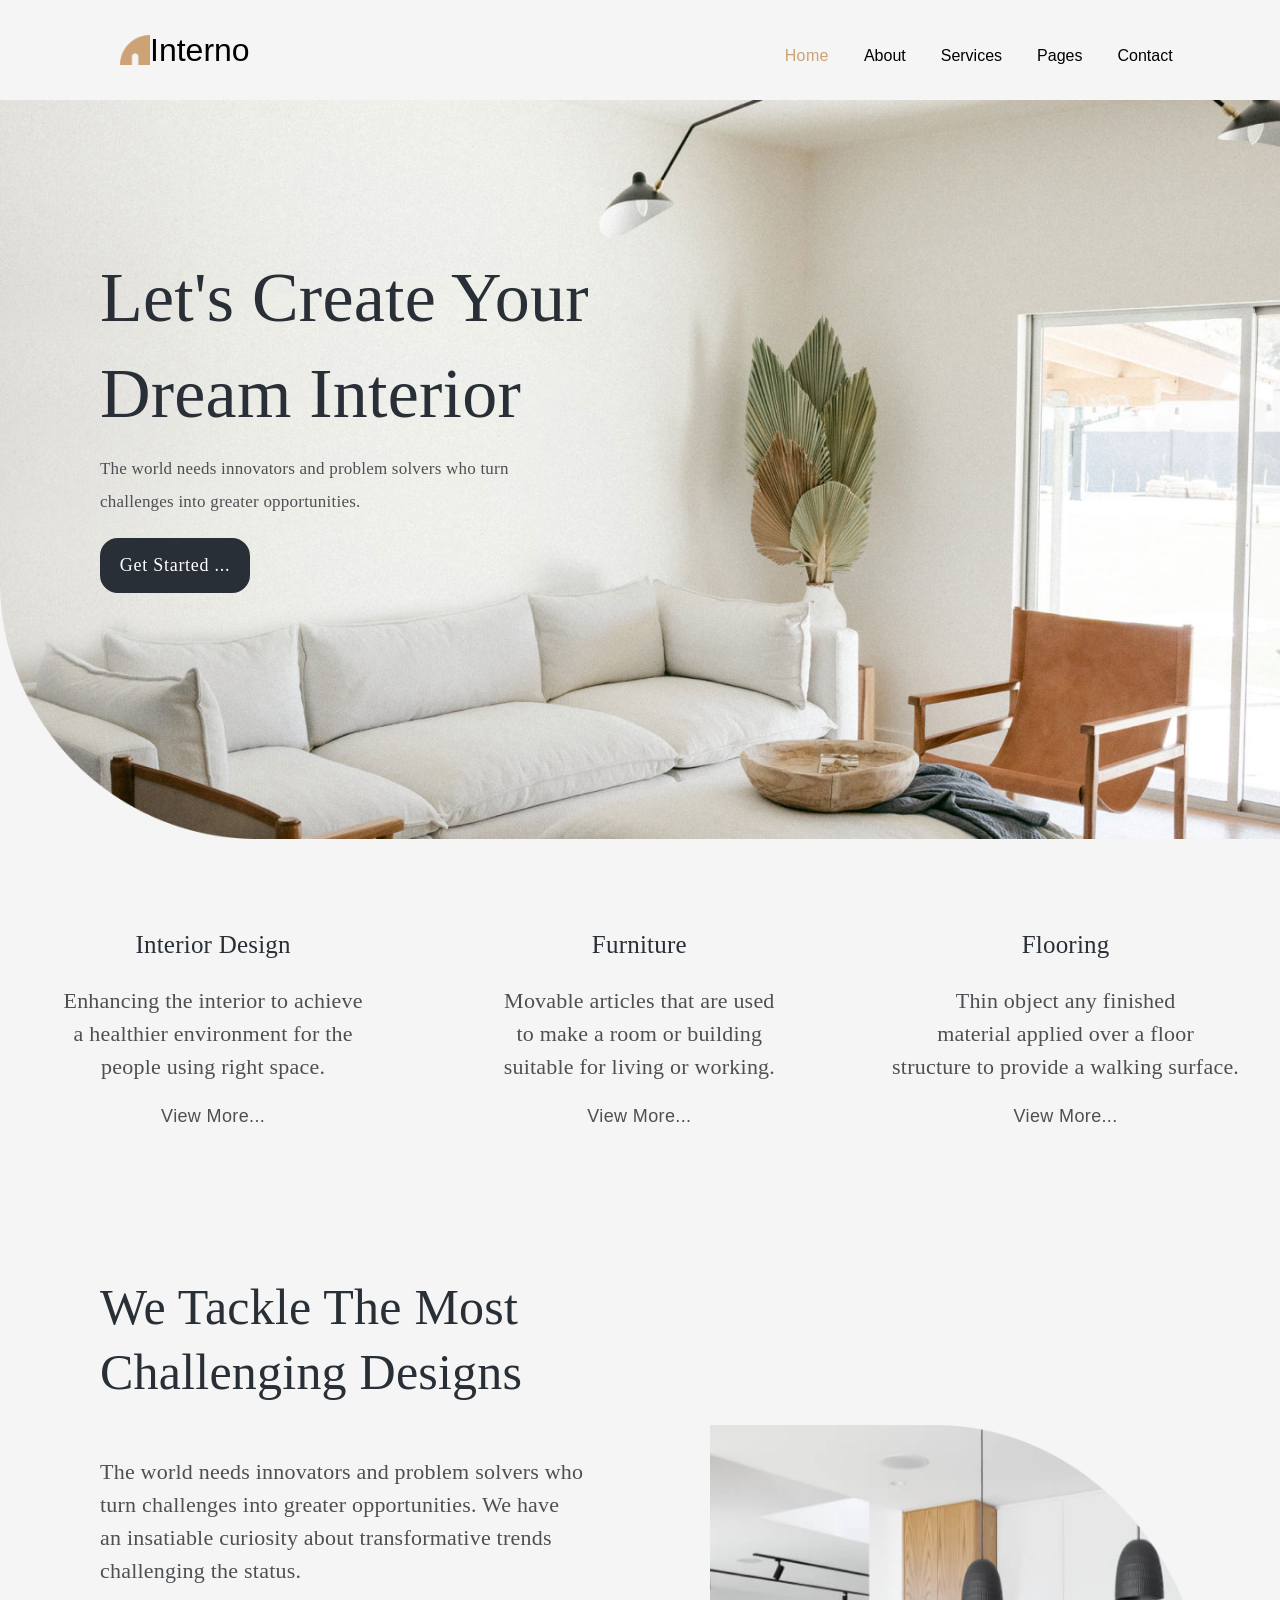
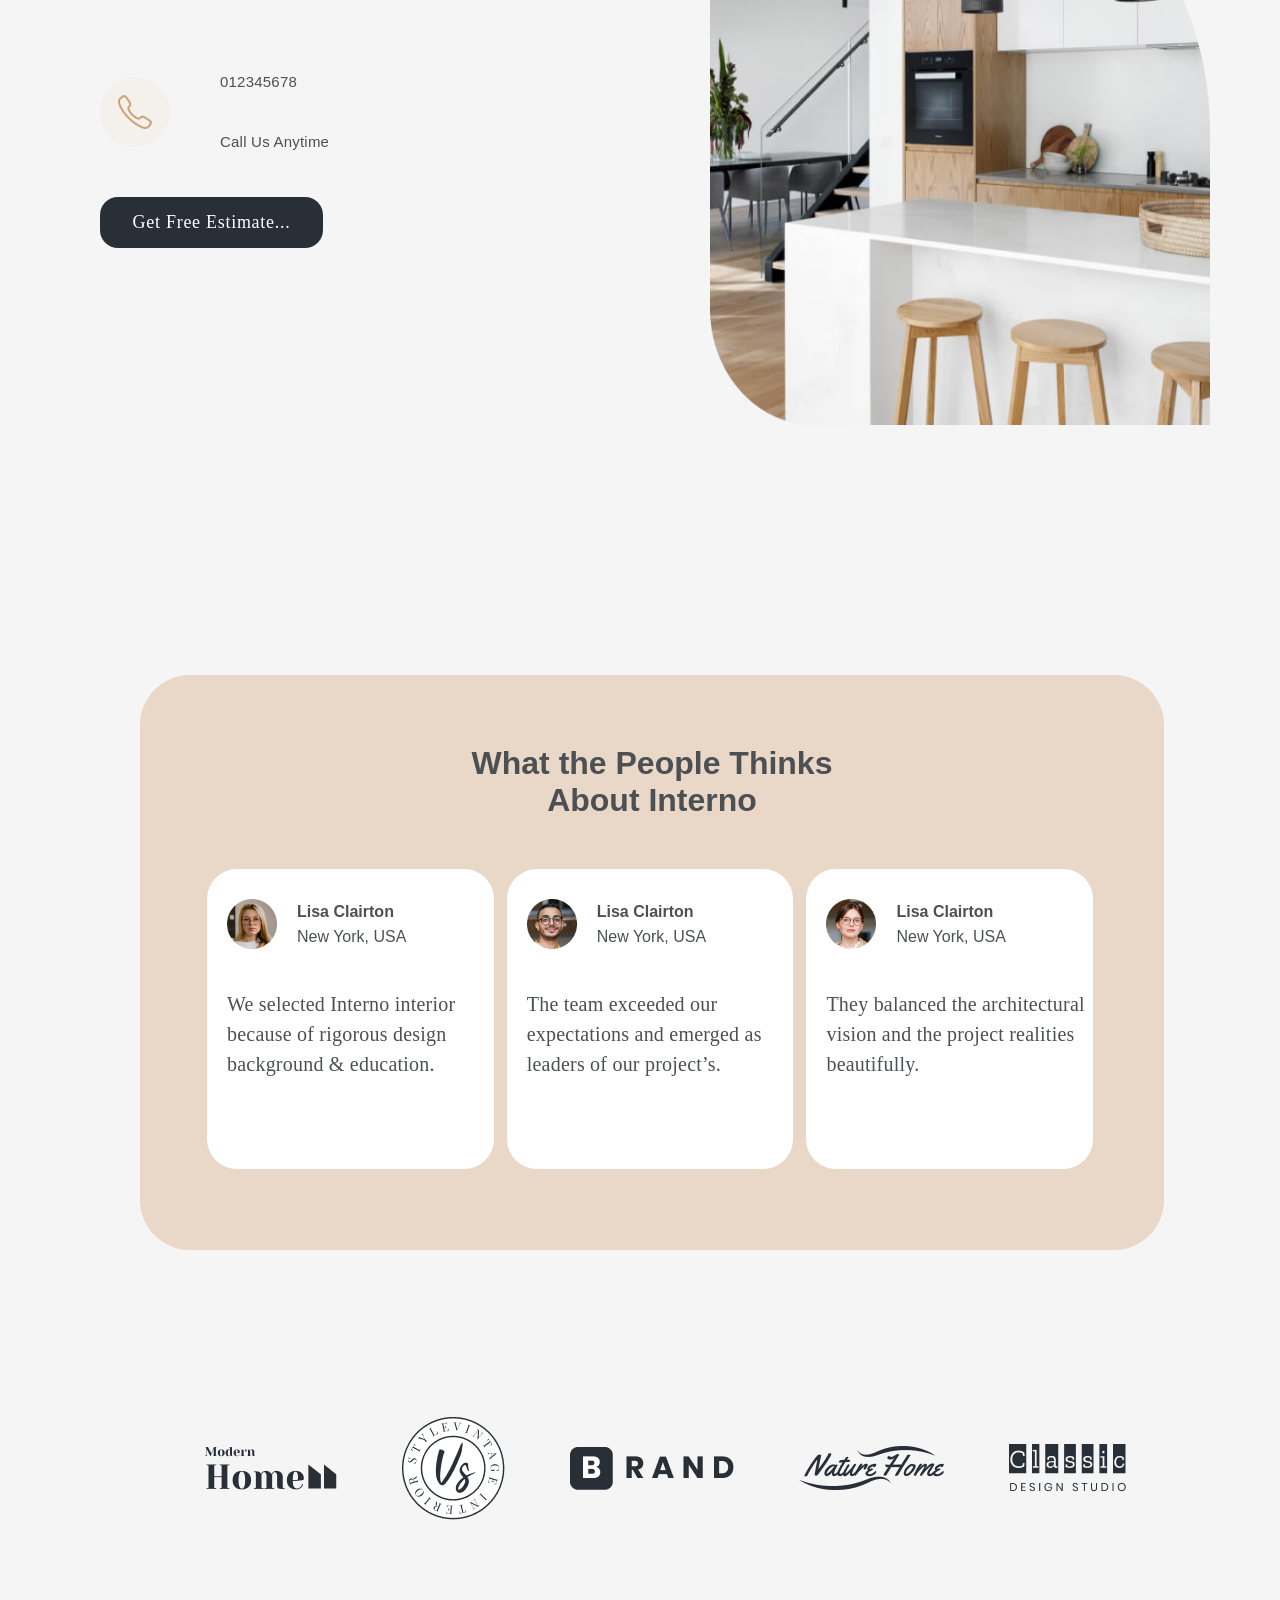
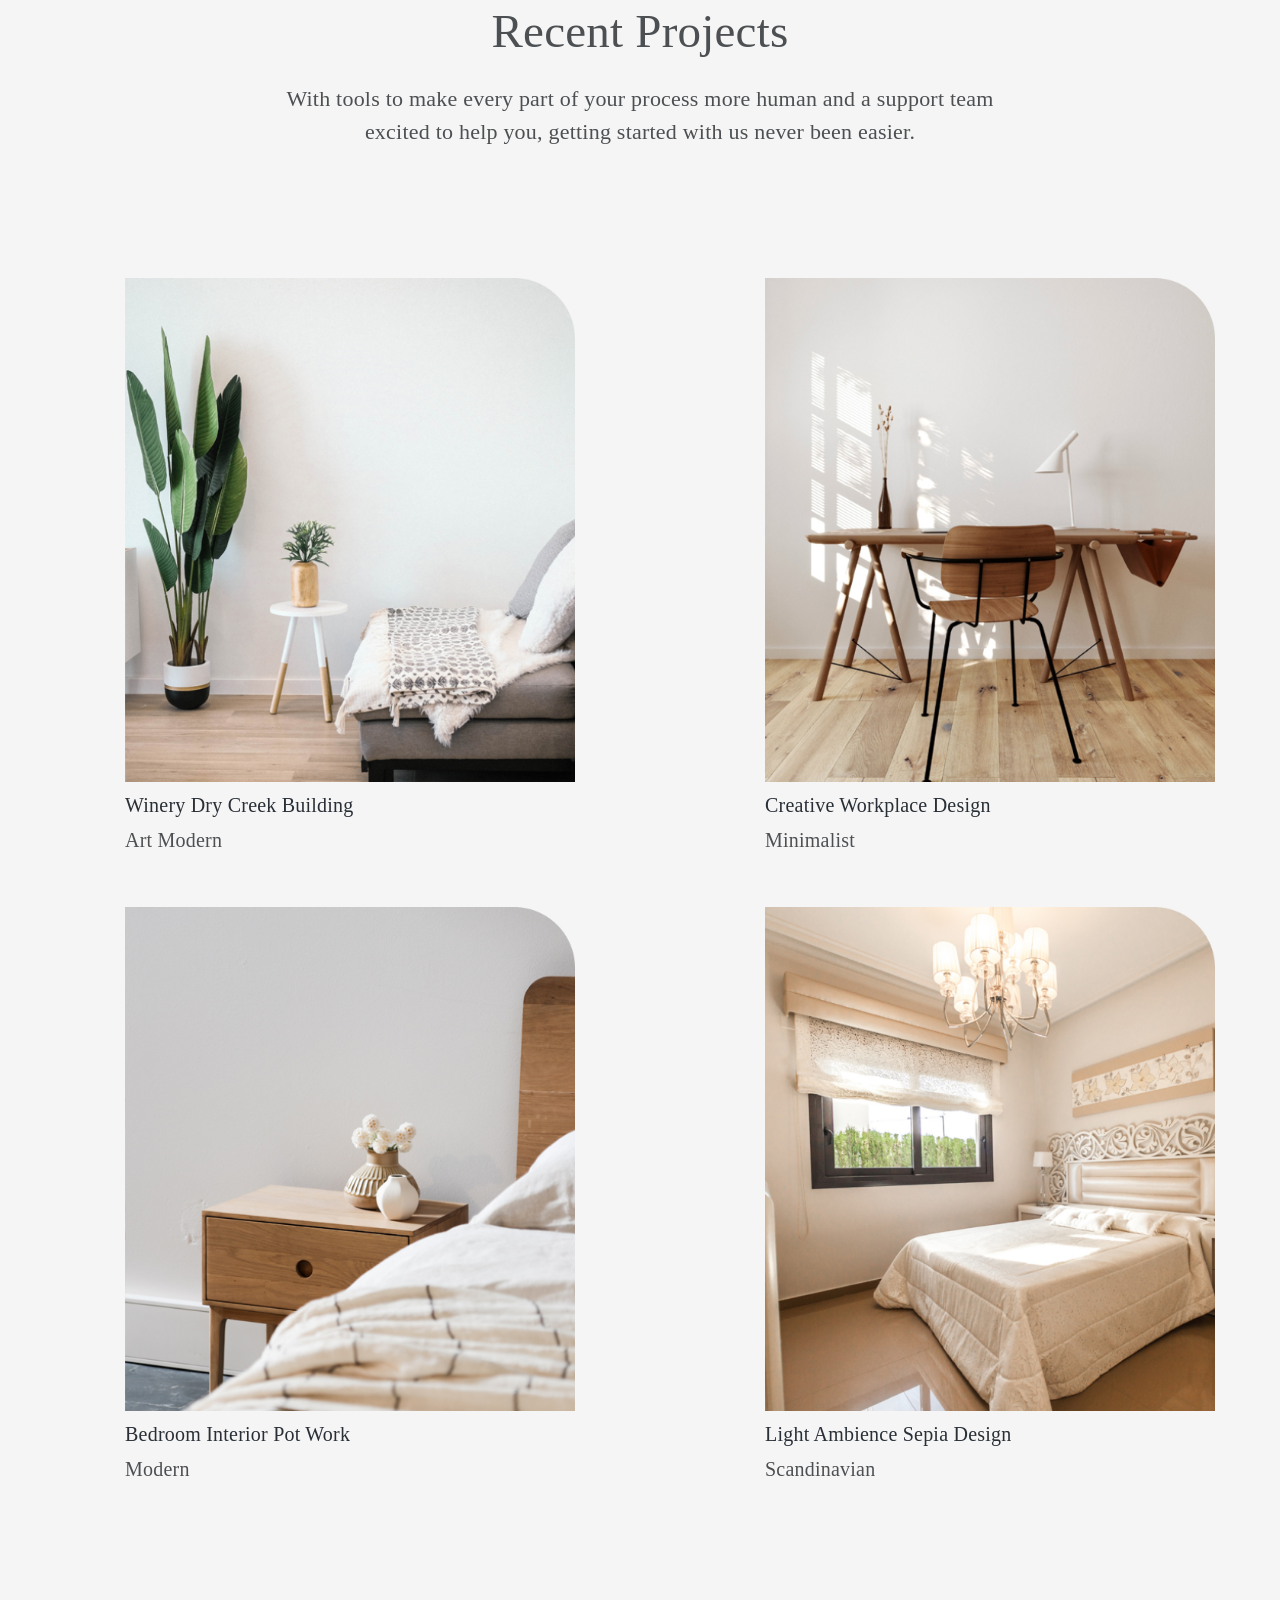
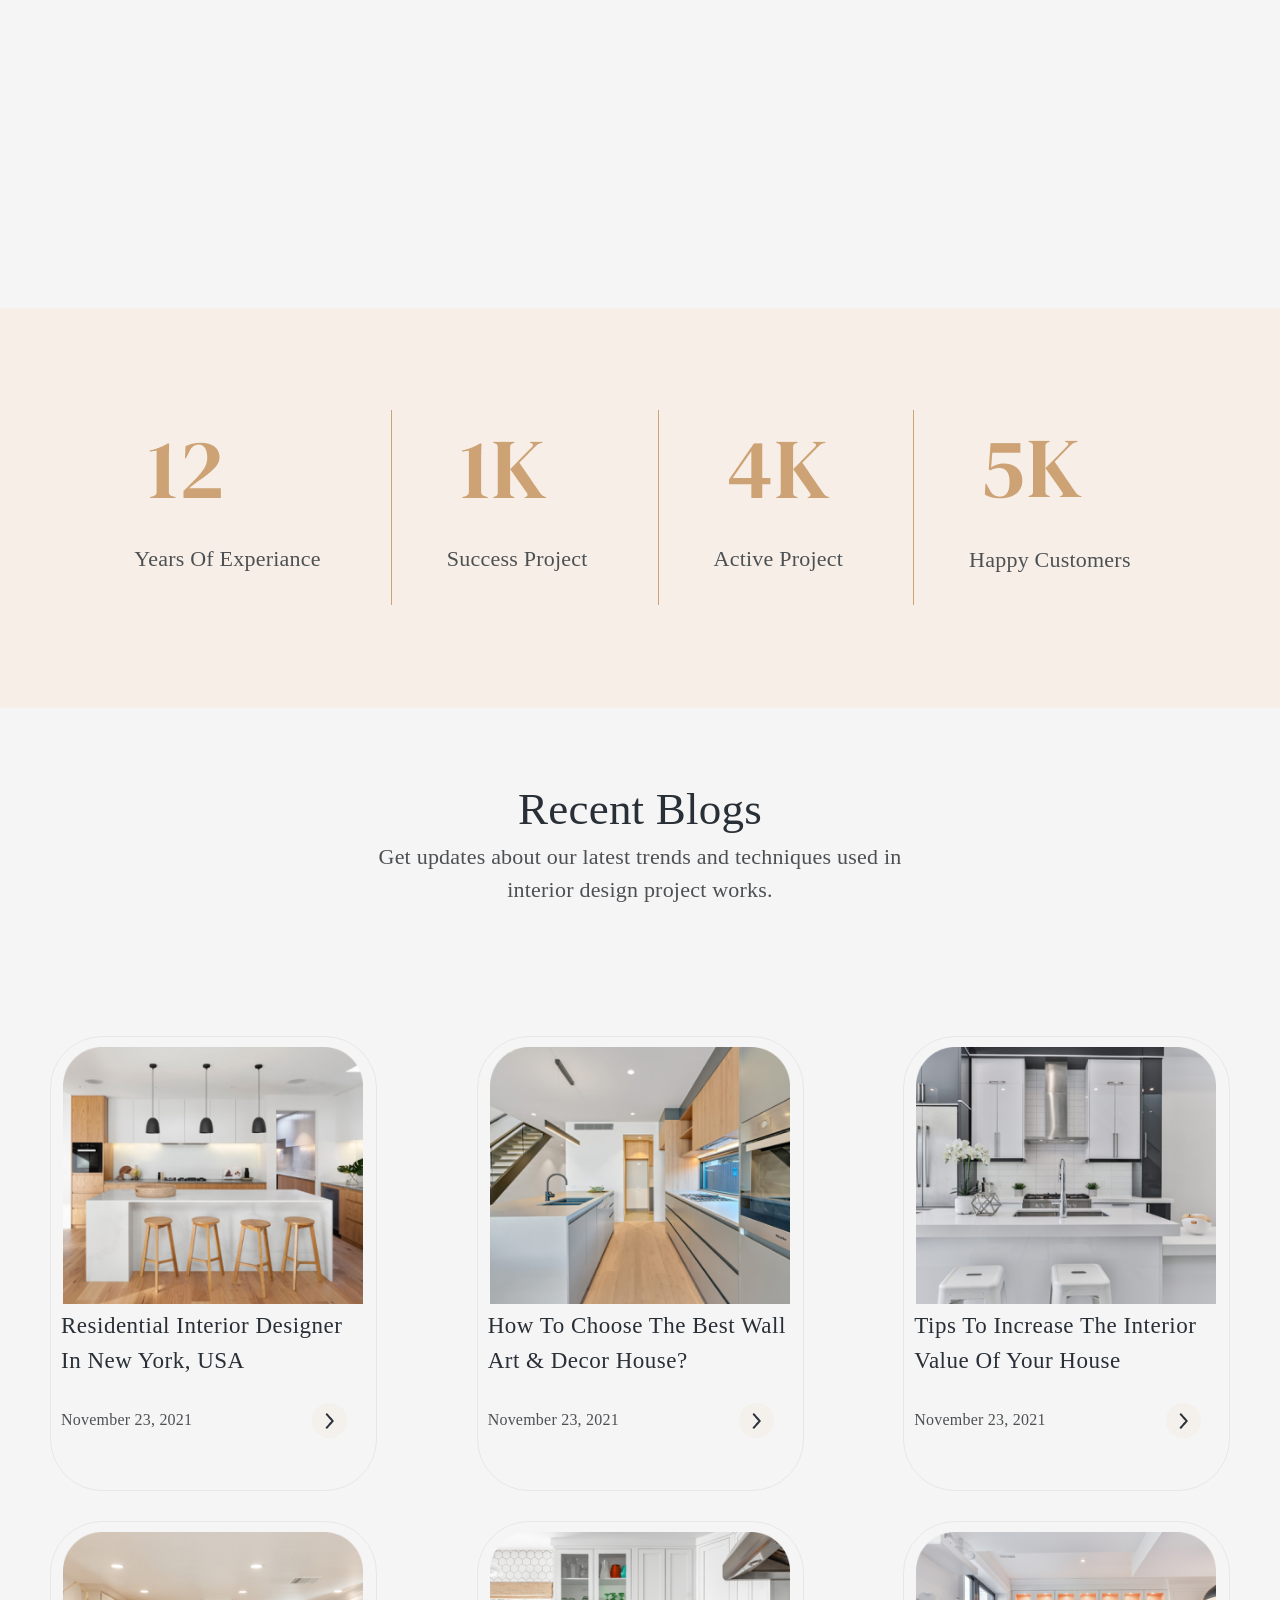
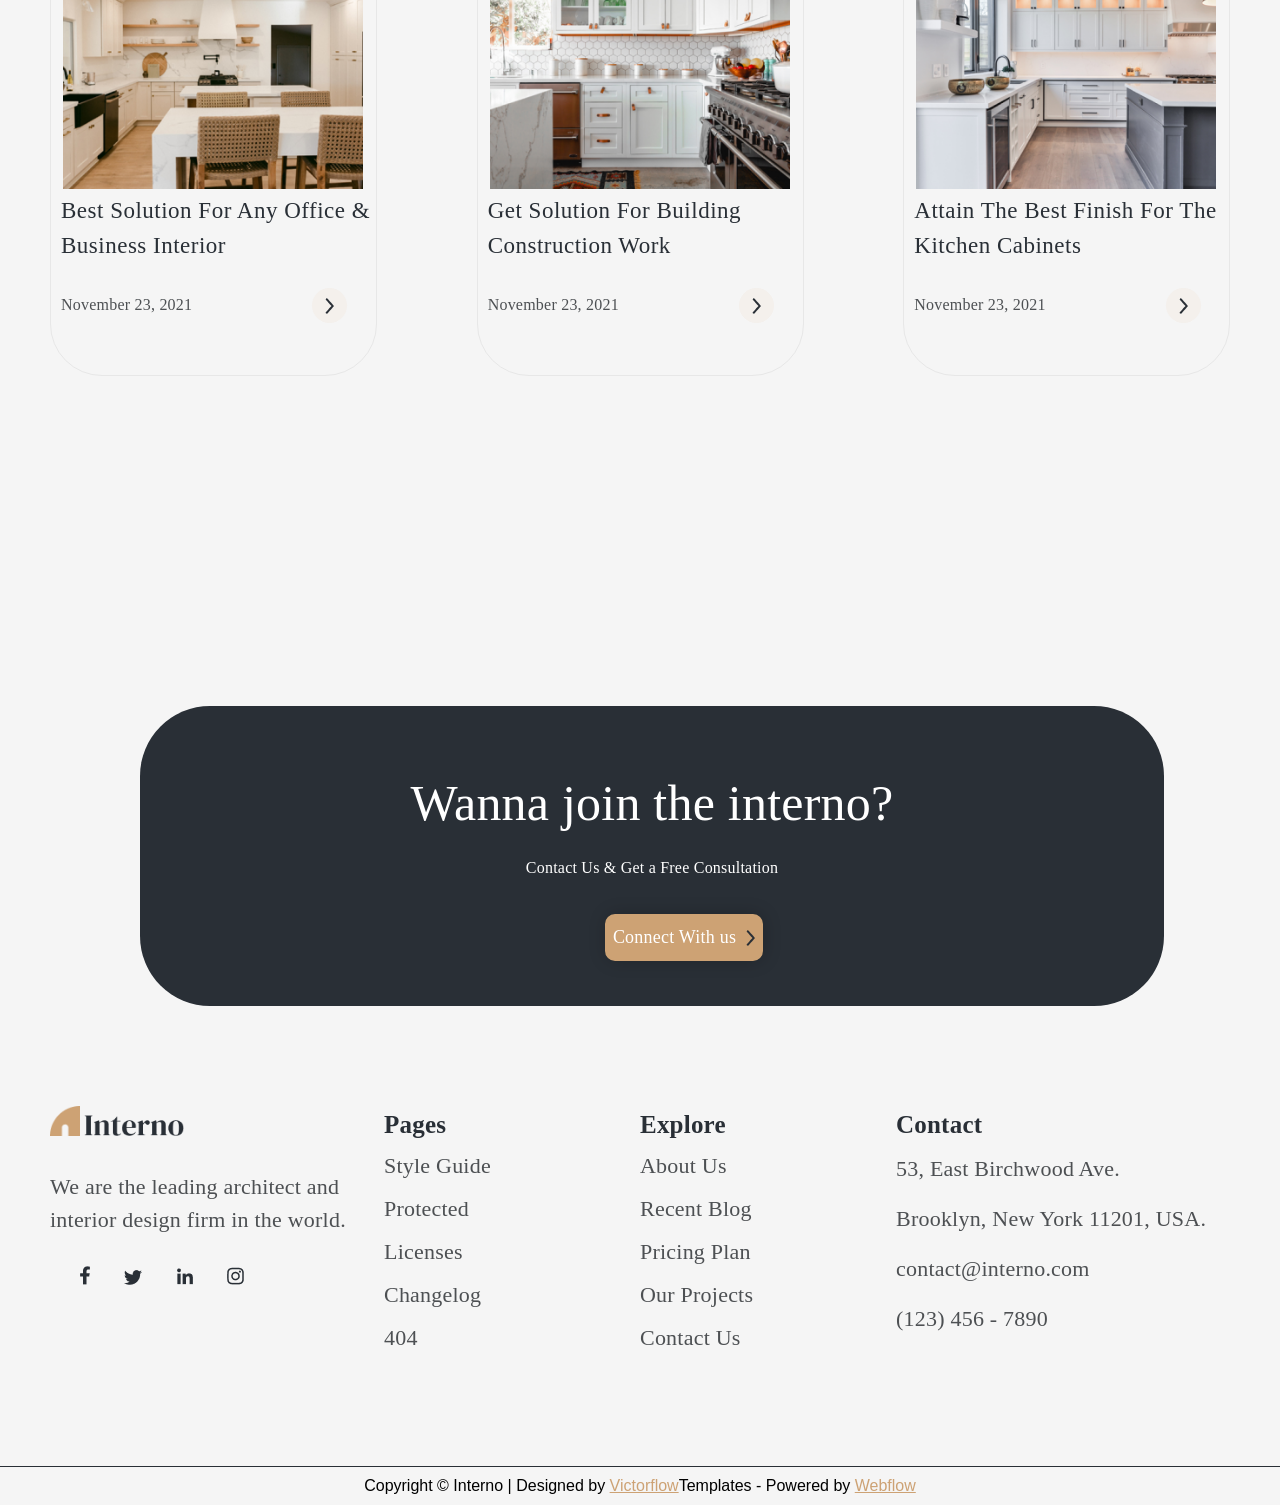
==== index.html @ 735d7517 "index html boldi" ====
<!DOCTYPE html>
<html lang="en">
<head>
    <meta charset="UTF-8">
    <meta http-equiv="X-UA-Compatible" content="IE=edge">
    <meta name="viewport" content="width=device-width, initial-scale=1.0">
    <title>Interno</title>
    <link rel="shortcut icon" href="./Vector (22).png" type="image/x-icon">
    <link rel="stylesheet" href="./interno.css">
</head>
<body>
    <div class="navbar">
        <div class="title">
            <img src="./Vector (22).png" alt="">
            <h1>Interno</h1>
        </div>
        <div class="collection">
            <l1 class="item">Home</l1>
            <l1 class="item">About</l1>
            <l1 class="item">Services</l1>
            <l1 class="item">Pages</l1>
            <l1 class="item">Contact</l1>
        </div>
    </div>

    <div class="container">
        <div class="row">
            <div class="con">
                <h1>Let's Create Your Dream Interior</h1>
                    <p>The world needs innovators and problem solvers who turn <br> challenges into greater opportunities.</p>
                    <button>Get Started ...</button>
            </div>
            <div class="con"></div>
        </div>
    </div>

    <div class="container2">
        <div class="row">
            <div class="con">
                <h1>Interior Design</h1>
                <p>Enhancing the interior to achieve <br> a healthier environment for the <br> people using right space.</p>
                <button>View More...</button>
            </div>
            <div class="con">
                <h1>Furniture</h1>
                <p>Movable articles that are used <br> to make a room or building <br> suitable for living or working.</p>
                <button>View More...</button>
            </div>
            <div class="con">
                <h1>Flooring</h1>
            <p>Thin object any finished <br> material applied over a floor <br> structure to provide a walking surface.</p>
            <button>View More...</button>
            </div>
        </div>
    </div>
    <div class="container_box">
        <div class="box">
            <h1>We Tackle The Most <br> Challenging Designs</h1>
            <p>The world needs innovators and problem solvers who <br> turn challenges into greater opportunities. We have <br> an insatiable curiosity about transformative trends <br> challenging the status.</p>
            <div class="call">
                <div class="callimg">
                    <img src="./Vector (24).png" alt="">
                </div>
                <div class="call_text">
                    <p>012345678</p>
                    <p>Call Us Anytime</p>
                </div>
            </div>
            <button>Get Free Estimate...</button>
        </div>
        <div class="box">
            <img src="./IMAGE (24).png" alt="">
        </div>
    </div>


    <div class="container3">
        <h1>What the People Thinks <br>
            About Interno
        </h1>
        <div class="container_box">
            <div class="box1">
                <div class="box_item">
                    <img src="./IMAGE (25).png" alt="">
                    <div class="box_text">
                        <h4>Lisa Clairton</h4>
                        <p>New York, USA</p>
                    </div>
                </div>
                <p class="box1_text">We selected Interno interior <br> because of rigorous design <br> background & education.</p>
            </div>
            <div class="box1">
                <div class="box_item">
                    <img src="./IMAGE (26).png" alt="">
                    <div class="box_text">
                        <h4>Lisa Clairton</h4>
                        <p>New York, USA</p>
                    </div>
                </div>
                <p class="box1_text">The team exceeded our <br> expectations and emerged as <br> leaders of our project’s.</p>
            </div>
            <div class="box1">
                <div class="box_item">
                    <img src="./IMAGE (27).png" alt="">
                    <div class="box_text">
                        <h4>Lisa Clairton</h4>
                        <p>New York, USA</p>
                    </div>
                </div>
                <p class="box1_text">They balanced the architectural <br> vision and the project realities <br> beautifully.</p>
            </div>
        </div>
    </div>


    <div class="icon">
        <div class="icon_item">
            <img src="./Group 1.png" alt="">
        </div>
        <div class="icon_item">
            <img src="./IMAGE (28).png" alt="">
        </div>
        <div class="icon_item">
            <img src="./IMAGE (29).png" alt="">
        </div>
        <div class="icon_item">
            <img src="./IMAGE (30).png" alt="">
        </div>
        <div class="icon_item">
            <img src="./IMAGE (31).png" alt="">
        </div>
    </div>



    <h1 class="section_title">Recent Projects</h1>
    <p class="section_text">With tools to make every part of your process more human and a support team <br> excited to help you, getting started with us never been easier.</p>


    <div class="grid_box">
        <div class="box">
            <img src="./IMAGE (32).png" alt="">
            <h2>Winery Dry Creek Building</h2>
            <p>Art Modern</p>
        </div>
        <div class="box">
            <img src="./IMAGE (33).png" alt="">
            <h2>Creative Workplace Design</h2>
            <p>Minimalist</p>
        </div>
        <div class="box">
            <img src="./IMAGE (34).png" alt="">
            <h2>Bedroom Interior Pot Work</h2>
            <p>Modern</p>
        </div>
        <div class="box">
            <img src="./IMAGE (35).png" alt="">
            <h2>Light Ambience Sepia Design</h2>
            <p>Scandinavian</p>
        </div>
    </div>




    <div class="box_k">
        <div class="collection">
            <img class="collection_img" src="./12.png" alt="">
            <p>Years Of Experiance</p>
        </div>
        <img src="./Rectangle.png" alt="">
        <div class="collection">
            <img class="collection_img" src="./1K.png" alt="">
            <p>Success Project</p>
        </div>
        <img src="./Rectangle.png" alt="">
        <div class="collection">
            <img class="collection_img" src="./4K.png" alt="">
            <p>Active Project</p>
        </div>
        <img src="./Rectangle.png" alt="">
        <div class="collection">
            <img class="collection_img" src="./5K.png" alt="">
            <p>Happy Customers</p>
        </div>
    </div>


    <h1 class="box_k_bottom">Recent Blogs</h1>
    <p class="box_k_text">Get updates about our latest trends and techniques used in <br> interior design project works.</p>


    <div class="resent_collection">
        <div class="resent_box">
            <div class="box_img">
                <img src="./IMAGE (36).png" alt="">
            </div>
            <h2>Residential Interior Designer <br> In New York, USA</h2>
            <div class="data">
                <p>November 23, 2021</p>
                <div class="blok">
                    <img src="./Vector (25).png" alt="">
                </div>
            </div>
        </div>
        <div class="resent_box">
            <div class="box_img">
                <img src="./IMAGE (37).png" alt="">
            </div>
            <h2>How To Choose The Best Wall Art & Decor House?</h2>
            <div class="data">
                <p>November 23, 2021</p>
                <div class="blok">
                    <img src="./Vector (25).png" alt="">
                </div>
            </div>
        </div>
        <div class="resent_box">
            <div class="box_img">
                <img src="./IMAGE (38).png" alt="">
            </div>
            <h2>Tips To Increase The Interior Value Of Your House</h2>
            <div class="data">
                <p>November 23, 2021</p>
                <div class="blok">
                    <img src="./Vector (25).png" alt="">
                </div>
            </div>
        </div>
        <div class="resent_box">
            <div class="box_img">
                <img src="./IMAGE (39).png" alt="">
            </div>
            <h2>Best Solution For Any Office & Business Interior</h2>
            <div class="data">
                <p>November 23, 2021</p>
                <div class="blok">
                    <img src="./Vector (25).png" alt="">
                </div>
            </div>
        </div>
        <div class="resent_box">
            <div class="box_img">
                <img src="./IMAGE (40).png" alt="">
            </div>
            <h2>Get Solution For Building Construction Work</h2>
            <div class="data">
                <p>November 23, 2021</p>
                <div class="blok">
                    <img src="./Vector (25).png" alt="">
                </div>
            </div>
        </div>
        <div class="resent_box">
            <div class="box_img">
                <img src="./IMAGE (41).png" alt="">
            </div>
            <h2>Attain The Best Finish For The Kitchen Cabinets</h2>
            <div class="data">
                <p>November 23, 2021</p>
                <div class="blok">
                    <img src="./Vector (25).png" alt="">
                </div>
            </div>
        </div>

    </div>


    <div class="content">
        <h1>Wanna join the interno?</h1>
        <p>Contact Us & Get a Free Consultation</p>
        <button class="btn">Connect With us  <img src="./Vector (25).png" alt=""></button>
    </div>

    
    <div class="footer">
        <div class="footer_collection1">
            <div class="footer_logo">
                <img src="./Vector (22).png" alt="">
                <img src="./Vector (23).png" alt="">
            </div>
            <p class="footer_text">We are the leading architect and <br> interior design firm in the world.</p>
            <div class="footer_icon">
                <div class="item">
                    <img src="./Vector (26).png" alt="">
                    <img src="./Vector (27).png" alt="">
                    <img src="./Vector (28).png" alt="">
                    <img src="./Vector (29).png" alt="">
                </div>
            </div>
        </div>
        <div class="footer_collection2">
            <p class="item1">Pages</p>
            <p class="item">Style Guide</p>
            <p class="item">Protected</p>
            <p class="item">Licenses</p>
            <p class="item">Changelog</p>
            <p class="item">404</p>
        </div>
        <div class="footer_collection3">
            <div class="item1">Explore</div>
            <div class="item">About Us</div>
            <div class="item">Recent Blog</div>
            <div class="item">Pricing Plan</div>
            <div class="item">Our Projects</div>
            <div class="item">Contact Us</div>
        </div>
        <div class="footer_collection4">
            <div class="item1">Contact</div>
            <div class="item">53, East Birchwood Ave. <br> Brooklyn, New York 11201, USA.</div>
            <div class="item">contact@interno.com</div>
            <div class="item">(123) 456 - 7890</div>
        </div>
    </div>

    <div class="line"></div>


    <p class="footer_bottom_text">Copyright © Interno | Designed by <a href="">Victorflow</a>Templates - Powered by <a href="">Webflow</a></p>
</body>
</html>
---- interno.css ----
* {
  margin: 0;
  padding: 0;
  -webkit-box-sizing: border-box;
          box-sizing: border-box;
  font-family: sans-serif;
}

body {
  background-color: #F5F5F5;
}

.navbar {
  width: 100%;
  height: 100px;
  display: -webkit-box;
  display: -ms-flexbox;
  display: flex;
}

.navbar .title {
  display: -webkit-box;
  display: -ms-flexbox;
  display: flex;
  -webkit-box-align: center;
      -ms-flex-align: center;
          align-items: center;
  margin-left: 120px;
}

.navbar .title img {
  width: 30px;
  height: 30px;
}

.navbar .title h1 {
  font-family: 'Segoe UI', Tahoma, Geneva, Verdana, sans-serif;
  font-weight: 500;
}

.navbar .collection {
  display: -webkit-box;
  display: -ms-flexbox;
  display: flex;
  margin-top: 47px;
  margin-left: 500px;
}

.navbar .collection .item {
  margin-left: 35px;
  font-weight: 500;
}

.navbar .collection .item:nth-child(1) {
  letter-spacing: 0.4px;
  color: #CDA274;
}

.container {
  width: 100%;
  height: 775px;
  background: url("./IMAGE (23).png") no-repeat;
  background-size: 100%;
}

.container .row {
  width: 100%;
  display: -webkit-box;
  display: -ms-flexbox;
  display: flex;
}

.container .row .con {
  width: 50%;
}

.container .row .con:nth-child(1) h1 {
  margin-top: 150px;
  margin-left: 100px;
  font-family: 'DM Serif Display';
  font-style: normal;
  font-weight: 500;
  font-size: 70px;
  line-height: 96px;
  letter-spacing: 0.22px;
  color: #292F36;
}

.container .row .con:nth-child(1) p {
  margin-top: 10px;
  margin-left: 100px;
  font-family: 'Jost';
  font-style: normal;
  font-weight: 400;
  font-size: 17px;
  line-height: 33px;
  letter-spacing: 0.22px;
  color: #4D5053;
}

.container .row .con:nth-child(1) button {
  width: 150px;
  height: 55px;
  margin-top: 20px;
  margin-left: 100px;
  background: #292F36;
  border: 2px solid #292F36;
  border-radius: 18px;
  font-family: 'Jost';
  font-style: normal;
  font-weight: 400;
  font-size: 18px;
  line-height: 27px;
  letter-spacing: 0.72px;
  color: #FFFFFF;
  cursor: pointer;
}

.container .row .con:nth-child(1) button:hover {
  -webkit-transform: scale(0.9);
          transform: scale(0.9);
  -webkit-box-shadow: 0 0 20px gray;
          box-shadow: 0 0 20px gray;
}

.container2 {
  width: 100%;
}

.container2 .row {
  width: 100%;
  display: -webkit-box;
  display: -ms-flexbox;
  display: flex;
  padding-top: 50px;
}

.container2 .row .con {
  width: 33.3%;
  height: 300px;
  text-align: center;
}

.container2 .row .con h1 {
  font-family: 'DM Serif Display';
  font-style: normal;
  font-weight: 400;
  font-size: 25px;
  line-height: 39px;
  text-align: center;
  letter-spacing: 0.22px;
  color: #292F36;
}

.container2 .row .con p {
  margin-top: 20px;
  font-family: 'Jost';
  font-style: normal;
  font-weight: 400;
  font-size: 22px;
  line-height: 33px;
  text-align: center;
  letter-spacing: 0.22px;
  color: #4D5053;
}

.container2 .row .con button {
  border: none;
  margin-top: 20px;
  font-family: sans-serif;
  font-style: normal;
  font-weight: 400;
  font-size: 18px;
  line-height: 27px;
  text-align: center;
  letter-spacing: 0.36px;
  background-color: #F5F5F5;
  color: #4D5053;
}

.container_box {
  width: 100%;
  height: 100vh;
  display: -webkit-box;
  display: -ms-flexbox;
  display: flex;
}

.container_box .box {
  width: 50%;
  height: 100%;
}

.container_box .box:nth-child(1) h1 {
  margin-top: 50px;
  margin-left: 100px;
  font-family: 'DM Serif Display';
  font-style: normal;
  font-weight: 400;
  font-size: 50px;
  line-height: 65px;
  letter-spacing: 0.22px;
  color: #292F36;
}

.container_box .box:nth-child(1) p {
  margin-top: 50px;
  margin-left: 100px;
  font-family: 'Jost';
  font-style: normal;
  font-weight: 400;
  font-size: 22px;
  line-height: 33px;
  letter-spacing: 0.22px;
  color: #4D5053;
}

.container_box .box:nth-child(1) .call {
  display: -webkit-box;
  display: -ms-flexbox;
  display: flex;
  margin-left: 100px;
  margin-top: 40px;
}

.container_box .box:nth-child(1) .call .callimg {
  margin-top: 50px;
  width: 70px;
  height: 70px;
  border-radius: 50%;
  background-color: #F4F0EC;
  display: -webkit-box;
  display: -ms-flexbox;
  display: flex;
  -webkit-box-align: center;
      -ms-flex-align: center;
          align-items: center;
  -webkit-box-pack: center;
      -ms-flex-pack: center;
          justify-content: center;
}

.container_box .box:nth-child(1) .call .call_text {
  margin-left: -50px;
}

.container_box .box:nth-child(1) .call .call_text p {
  font-family: sans-serif;
  font-style: normal;
  font-weight: 400;
  font-size: 15px;
  line-height: 10px;
  letter-spacing: 0.22px;
  color: #4D5053;
}

.container_box .box:nth-child(1) button {
  margin-top: 50px;
  margin-left: 100px;
  width: 223px;
  height: 51px;
  border-radius: 18px;
  font-family: 'Jost';
  font-style: normal;
  font-weight: 400;
  font-size: 18px;
  line-height: 27px;
  letter-spacing: 0.72px;
  color: #FFFFFF;
  background-color: #292F36;
  cursor: pointer;
  border: none;
}

.container_box .box:nth-child(1) button:hover {
  -webkit-transform: scale(0.9);
          transform: scale(0.9);
  -webkit-box-shadow: 0 0 20px gray;
          box-shadow: 0 0 20px gray;
}

.container_box .box:nth-child(2) {
  display: -webkit-box;
  display: -ms-flexbox;
  display: flex;
  -webkit-box-align: center;
      -ms-flex-align: center;
          align-items: center;
  -webkit-box-pack: center;
      -ms-flex-pack: center;
          justify-content: center;
}

.container_box .box:nth-child(2) img {
  margin-top: 100px;
  width: 500px;
  height: 600px;
}

.container3 {
  width: 80%;
  height: 575px;
  background-color: #e9d8c8;
  border-radius: 50px;
  margin-top: 150px;
  margin-left: 140px;
}

.container3 h1 {
  padding-top: 70px;
  text-align: center;
  color: #4D5053;
}

.container3 .container_box {
  display: -webkit-box;
  display: -ms-flexbox;
  display: flex;
  margin-left: 60px;
}

.container3 .container_box .box1 {
  width: 28%;
  height: 300px;
  border-radius: 30px;
  background-color: #FFFFFF;
  margin-top: 50px;
  margin-left: 7px;
  margin-right: 6px;
  line-height: 25px;
}

.container3 .container_box .box1 .box_item {
  display: -webkit-box;
  display: -ms-flexbox;
  display: flex;
}

.container3 .container_box .box1 .box_item img {
  margin-left: 20px;
  margin-top: 30px;
  width: 50px;
  height: 50px;
}

.container3 .container_box .box1 .box_item .box_text {
  margin-left: 20px;
  margin-top: 30px;
  color: #4D5053;
}

.container3 .container_box .box1 .box1_text {
  margin-top: 40px;
  margin-left: 20px;
  font-family: 'Jost';
  font-style: normal;
  font-weight: 400;
  font-size: 20px;
  line-height: 30px;
  letter-spacing: 0.22px;
  color: #4D5053;
}

.icon {
  width: 80%;
  height: 100px;
  margin-top: 170px;
  margin-left: 140px;
  display: -webkit-box;
  display: -ms-flexbox;
  display: flex;
  -webkit-box-align: center;
      -ms-flex-align: center;
          align-items: center;
}

.icon .icon_item {
  margin-left: 65px;
}

.section_title {
  margin-top: 80px;
  text-align: center;
  color: #4D5053;
  font-family: 'DM Serif Display';
  font-style: normal;
  font-weight: 400;
  font-size: 47px;
  line-height: 62px;
  text-align: center;
  letter-spacing: 0.22px;
}

.section_text {
  margin-top: 20px;
  text-align: center;
  font-family: 'Jost';
  font-style: normal;
  font-weight: 400;
  font-size: 22px;
  line-height: 33px;
  text-align: center;
  letter-spacing: 0.22px;
  color: #4D5053;
}

.grid_box {
  width: 100%;
  height: 120vh;
  margin-top: 80px;
  display: -ms-grid;
  display: grid;
  -ms-grid-columns: 1fr 1fr;
      grid-template-columns: 1fr 1fr;
  -ms-grid-rows: 1fr 1fr;
      grid-template-rows: 1fr 1fr;
}

.grid_box .box {
  margin-left: 125px;
  margin-top: 50px;
}

.grid_box .box img {
  width: 450px;
}

.grid_box h2 {
  font-family: 'DM Serif Display';
  font-style: normal;
  font-weight: 500;
  font-size: 20px;
  line-height: 38px;
  letter-spacing: 0.22px;
  color: #292F36;
}

.grid_box p {
  font-family: 'Jost';
  font-style: normal;
  font-weight: 400;
  font-size: 20px;
  line-height: 33px;
  letter-spacing: 0.22px;
  color: #4D5053;
}

.box_k {
  width: 100%;
  height: 400px;
  background-color: #f7efe7;
  margin-top: 600px;
  display: -webkit-box;
  display: -ms-flexbox;
  display: flex;
  -webkit-box-align: center;
      -ms-flex-align: center;
          align-items: center;
  -webkit-box-pack: center;
      -ms-flex-pack: center;
          justify-content: center;
}

.box_k .collection {
  margin-left: 70px;
  margin-right: 70px;
}

.box_k .collection p {
  margin-top: 40px;
  margin-left: -15px;
  font-family: 'Jost';
  font-style: normal;
  font-weight: 400;
  font-size: 22px;
  line-height: 33px;
  text-align: center;
  letter-spacing: 0.22px;
  color: #4D5053;
}

.box_k_bottom {
  margin-top: 70px;
  text-align: center;
  font-family: 'DM Serif Display';
  font-style: normal;
  font-weight: 400;
  font-size: 45px;
  line-height: 62px;
  text-align: center;
  letter-spacing: 0.22px;
  color: #292F36;
}

.box_k_text {
  font-family: 'Jost';
  font-style: normal;
  font-weight: 400;
  font-size: 22px;
  line-height: 33px;
  text-align: center;
  letter-spacing: 0.22px;
  color: #4D5053;
}

.resent_collection {
  width: 100%;
  height: 100vh;
  margin-top: 100px;
  display: -ms-grid;
  display: grid;
  -ms-grid-columns: 1fr 1fr 1fr;
      grid-template-columns: 1fr 1fr 1fr;
  -ms-grid-rows: 1fr 1fr 1fr;
      grid-template-rows: 1fr 1fr 1fr;
}

.resent_collection .resent_box {
  width: 327px;
  height: 455px;
  margin-top: 30px;
  margin-left: 50px;
  border: 1px solid #E7E7E7;
  border-radius: 52px;
}

.resent_collection .resent_box .box_img img {
  margin-top: 10px;
  margin-left: 12px;
  width: 300px;
  z-index: -3;
}

.resent_collection .resent_box .box_btn {
  width: 100px;
  height: 25px;
  margin-top: -80px;
  margin-left: 15px;
}

.resent_collection .resent_box h2 {
  margin-left: 10px;
  font-family: 'DM Serif Display';
  font-style: normal;
  font-weight: 400;
  font-size: 23px;
  line-height: 35px;
  letter-spacing: 0.5px;
  color: #292F36;
}

.resent_collection .resent_box .data {
  display: -webkit-box;
  display: -ms-flexbox;
  display: flex;
}

.resent_collection .resent_box .data p {
  margin-top: 30px;
  margin-left: 10px;
  font-family: 'Jost';
  font-style: normal;
  font-weight: 400;
  font-size: 16px;
  line-height: 24px;
  letter-spacing: 0.22px;
  color: #4D5053;
}

.resent_collection .resent_box .data .blok {
  width: 35px;
  height: 35px;
  margin-top: 25px;
  margin-left: 120px;
  display: -webkit-box;
  display: -ms-flexbox;
  display: flex;
  -webkit-box-align: center;
      -ms-flex-align: center;
          align-items: center;
  -webkit-box-pack: center;
      -ms-flex-pack: center;
          justify-content: center;
  background-color: #F4F0EC;
  border-radius: 50%;
}

.content {
  width: 80%;
  height: 300px;
  margin-top: 400px;
  margin-left: 140px;
  background: #292F36;
  border-radius: 70px;
  text-align: center;
}

.content h1 {
  padding-top: 70px;
  font-family: 'DM Serif Display';
  font-style: normal;
  font-weight: 400;
  font-size: 50px;
  line-height: 55px;
  text-align: center;
  letter-spacing: 0.22px;
  color: #FFFFFF;
}

.content p {
  margin-top: 20px;
  font-family: 'Jost';
  font-style: normal;
  font-weight: 400;
  font-size: 16px;
  line-height: 33px;
  text-align: center;
  letter-spacing: 0.22px;
  color: #FFFFFF;
}

.content .btn {
  width: 158px;
  height: 47px;
  margin-top: 30px;
  margin-left: 465px;
  display: -webkit-box;
  display: -ms-flexbox;
  display: flex;
  -webkit-box-align: center;
      -ms-flex-align: center;
          align-items: center;
  -webkit-box-pack: center;
      -ms-flex-pack: center;
          justify-content: center;
  background: #CDA274;
  border: 2px solid #CDA274;
  -webkit-box-shadow: 1px 0px 18px rgba(0, 0, 0, 0.2);
          box-shadow: 1px 0px 18px rgba(0, 0, 0, 0.2);
  border-radius: 10px;
  font-family: 'Jost';
  font-style: normal;
  font-weight: 400;
  font-size: 18px;
  line-height: 27px;
  text-align: center;
  letter-spacing: 0.22px;
  color: #FFFFFF;
}

.content .btn img {
  margin-left: 10px;
  color: #FFFFFF;
}

.footer {
  width: 100%;
  height: 40vh;
  margin-top: 100px;
  display: -webkit-box;
  display: -ms-flexbox;
  display: flex;
}

.footer .footer_collection1 {
  width: 30%;
}

.footer .footer_collection1 .footer_logo {
  margin-left: 50px;
}

.footer .footer_collection1 .footer_logo img:nth-child(1) {
  width: 30px;
}

.footer .footer_collection1 .footer_logo img:nth-child(2) {
  width: 100px;
}

.footer .footer_collection1 .footer_text {
  margin-top: 30px;
  margin-left: 50px;
  font-family: 'Jost';
  font-style: normal;
  font-weight: 400;
  font-size: 22px;
  line-height: 33px;
  letter-spacing: 0.22px;
  color: #4D5053;
}

.footer .footer_collection1 .footer_icon {
  margin-left: 50px;
}

.footer .footer_collection1 .footer_icon .item img {
  margin-top: 30px;
  margin-left: 30px;
}

.footer .footer_collection2 {
  width: 20%;
}

.footer .footer_collection2 .item1 {
  font-family: 'DM Serif Display';
  font-style: normal;
  font-weight: 600;
  font-size: 25px;
  line-height: 38px;
  letter-spacing: 0.22px;
  color: #292F36;
}

.footer .footer_collection2 .item {
  font-family: 'Jost';
  font-style: normal;
  font-weight: 400;
  font-size: 22px;
  line-height: 43px;
  letter-spacing: 0.22px;
  color: #4D5053;
}

.footer .footer_collection3 {
  width: 20%;
}

.footer .footer_collection3 .item1 {
  font-family: 'DM Serif Display';
  font-style: normal;
  font-weight: 600;
  font-size: 25px;
  line-height: 38px;
  letter-spacing: 0.22px;
  color: #292F36;
}

.footer .footer_collection3 .item {
  font-family: 'Jost';
  font-style: normal;
  font-weight: 400;
  font-size: 22px;
  line-height: 43px;
  letter-spacing: 0.22px;
  color: #4D5053;
}

.footer .footer_collection4 {
  width: 30%;
}

.footer .footer_collection4 .item1 {
  font-family: 'DM Serif Display';
  font-style: normal;
  font-weight: 600;
  font-size: 25px;
  line-height: 38px;
  letter-spacing: 0.22px;
  color: #292F36;
}

.footer .footer_collection4 .item {
  font-family: 'Jost';
  font-style: normal;
  font-weight: 400;
  font-size: 22px;
  line-height: 50px;
  letter-spacing: 0.22px;
  color: #4D5053;
}

.line {
  width: 100%;
  height: 1px;
  background-color: #292F36;
  margin-bottom: 10px;
}

.footer_bottom_text {
  text-align: center;
  margin-bottom: 10px;
}

.footer_bottom_text a {
  color: #CDA274;
}

@media screen and (max-width: 600px) {
  .navbar {
    width: 100%;
    height: 50px;
    display: -webkit-box;
    display: -ms-flexbox;
    display: flex;
  }
  .navbar .title {
    display: -webkit-box;
    display: -ms-flexbox;
    display: flex;
    -webkit-box-align: center;
        -ms-flex-align: center;
            align-items: center;
    margin-left: 50px;
  }
  .navbar .title img {
    width: 20px;
    height: 20px;
  }
  .navbar .title h1 {
    font-size: 20px;
    font-family: 'Segoe UI', Tahoma, Geneva, Verdana, sans-serif;
    font-weight: 500;
  }
  .navbar .collection {
    display: -webkit-box;
    display: -ms-flexbox;
    display: flex;
    margin-top: 23px;
    margin-left: 170px;
  }
  .navbar .collection .item {
    margin-left: 15px;
    font-weight: 500;
    font-size: 10px;
  }
  .navbar .collection .item:nth-child(1) {
    letter-spacing: 0.4px;
    color: #CDA274;
  }
  .container {
    width: 100%;
    height: 350px;
    background: url("./IMAGE (23).png") no-repeat;
    background-size: 100%;
  }
  .container .row {
    width: 100%;
    display: -webkit-box;
    display: -ms-flexbox;
    display: flex;
  }
  .container .row .con {
    width: 50%;
  }
  .container .row .con:nth-child(1) h1 {
    margin-top: 50px;
    margin-left: 30px;
    font-family: 'DM Serif Display';
    font-style: normal;
    font-weight: 500;
    font-size: 30px;
    line-height: 36px;
    letter-spacing: 0.22px;
    color: #292F36;
  }
  .container .row .con:nth-child(1) p {
    margin-top: 10px;
    margin-left: 30px;
    font-family: 'Jost';
    font-style: normal;
    font-weight: 400;
    font-size: 10px;
    line-height: 13px;
    letter-spacing: 0.20    px;
    color: #4D5053;
  }
  .container .row .con:nth-child(1) button {
    width: 75px;
    height: 35px;
    margin-top: 10px;
    margin-left: 30px;
    background: #292F36;
    border: 2px solid #292F36;
    border-radius: 10px;
    font-family: 'Jost';
    font-style: normal;
    font-weight: 400;
    font-size: 10px;
    line-height: 27px;
    letter-spacing: 0.72px;
    color: #FFFFFF;
    cursor: pointer;
  }
  .container .row .con:nth-child(1) button:hover {
    -webkit-transform: scale(0.9);
            transform: scale(0.9);
    -webkit-box-shadow: 0 0 20px gray;
            box-shadow: 0 0 20px gray;
  }
  .container2 {
    width: 100%;
  }
  .container2 .row {
    width: 100%;
    display: -webkit-box;
    display: -ms-flexbox;
    display: flex;
  }
  .container2 .row .con {
    width: 33.3%;
    height: 100px;
    text-align: center;
  }
  .container2 .row .con h1 {
    font-family: 'DM Serif Display';
    font-style: normal;
    font-weight: 400;
    font-size: 15px;
    line-height: 39px;
    text-align: center;
    letter-spacing: 0.22px;
    color: #292F36;
  }
  .container2 .row .con p {
    margin-top: 10px;
    font-family: 'Jost';
    font-style: normal;
    font-weight: 400;
    font-size: 12px;
    line-height: 17px;
    text-align: center;
    letter-spacing: 0.22px;
    color: #4D5053;
  }
  .container2 .row .con button {
    border: none;
    margin-top: 20px;
    font-family: sans-serif;
    font-style: normal;
    font-weight: 400;
    font-size: 12px;
    line-height: 17px;
    text-align: center;
    letter-spacing: 0.36px;
    background-color: #F5F5F5;
    color: #4D5053;
  }
  .container_box {
    width: 100%;
    height: 10  0vh;
    display: -webkit-box;
    display: -ms-flexbox;
    display: flex;
  }
  .container_box .box {
    width: 50%;
    height: 100%;
  }
  .container_box .box:nth-child(1) h1 {
    margin-top: 130px;
    margin-left: 50px;
    font-family: 'DM Serif Display';
    font-style: normal;
    font-weight: 400;
    font-size: 25px;
    line-height: 45px;
    letter-spacing: 0.22px;
    color: #292F36;
  }
  .container_box .box:nth-child(1) p {
    margin-top: 20px;
    margin-left: 50px;
    font-family: 'Jost';
    font-style: normal;
    font-weight: 400;
    font-size: 10px;
    line-height: 25px;
    letter-spacing: 0.22px;
    color: #4D5053;
  }
  .container_box .box:nth-child(1) .call {
    display: -webkit-box;
    display: -ms-flexbox;
    display: flex;
    margin-left: 50px;
    margin-top: 15px;
  }
  .container_box .box:nth-child(1) .call .callimg {
    margin-top: 20px;
    width: 40px;
    height: 40px;
    border-radius: 50%;
    background-color: #F4F0EC;
    display: -webkit-box;
    display: -ms-flexbox;
    display: flex;
    -webkit-box-align: center;
        -ms-flex-align: center;
            align-items: center;
    -webkit-box-pack: center;
        -ms-flex-pack: center;
            justify-content: center;
  }
  .container_box .box:nth-child(1) .call .callimg img {
    width: 20px;
    height: 20px;
  }
  .container_box .box:nth-child(1) .call .call_text {
    margin-left: -40px;
  }
  .container_box .box:nth-child(1) .call .call_text p {
    font-family: sans-serif;
    font-weight: 400;
    font-size: 10px;
    line-height: -19px;
    color: #4D5053;
  }
  .container_box .box:nth-child(1) button {
    margin-top: 20px;
    margin-left: 50px;
    width: 123px;
    height: 41px;
    border-radius: 18px;
    font-family: 'Jost';
    font-style: normal;
    font-weight: 400;
    font-size: 8px;
    line-height: 27px;
    letter-spacing: 0.72px;
    color: #FFFFFF;
    background-color: #292F36;
    cursor: pointer;
    border: none;
  }
  .container_box .box:nth-child(1) button:hover {
    -webkit-transform: scale(0.9);
            transform: scale(0.9);
    -webkit-box-shadow: 0 0 20px gray;
            box-shadow: 0 0 20px gray;
  }
  .container_box .box:nth-child(2) {
    display: -webkit-box;
    display: -ms-flexbox;
    display: flex;
    -webkit-box-align: center;
        -ms-flex-align: center;
            align-items: center;
    -webkit-box-pack: center;
        -ms-flex-pack: center;
            justify-content: center;
  }
  .container_box .box:nth-child(2) img {
    width: 80%;
    height: 70%;
  }
  .container3 {
    width: 80%;
    height: 375px;
    background-color: #e9d8c8;
    border-radius: 50px;
    margin-top: 100px;
    margin-left: 55px;
  }
  .container3 h1 {
    padding-top: 50px;
    text-align: center;
    color: #4D5053;
    font-size: 20px;
  }
  .container3 .container_box {
    display: -webkit-box;
    display: -ms-flexbox;
    display: flex;
    margin-left: 20px;
  }
  .container3 .container_box .box1 {
    width: 28%;
    height: 200px;
    border-radius: 30px;
    background-color: #FFFFFF;
    margin-top: 50px;
    margin-left: 7px;
    margin-right: 6px;
    line-height: 25px;
  }
  .container3 .container_box .box1 .box_item img {
    margin-left: 40px;
    margin-top: 20px;
    width: 45px;
    height: 45px;
  }
  .container3 .container_box .box1 .box_item .box_text {
    margin-left: -55px;
    margin-top: 65px;
    color: #4D5053;
    font-size: 10px;
  }
  .container3 .container_box .box1 .box1_text {
    margin-top: 8px;
    margin-left: 10px;
    font-family: 'Jost';
    font-style: normal;
    font-weight: 400;
    font-size: 10px;
    line-height: 13px;
    letter-spacing: 0.22px;
    color: #4D5053;
  }
  .icon {
    width: 80%;
    height: 100px;
    margin-top: 80px;
    margin-left: 14px;
    display: -webkit-box;
    display: -ms-flexbox;
    display: flex;
    -webkit-box-align: center;
        -ms-flex-align: center;
            align-items: center;
  }
  .icon .icon_item {
    margin-left: 35px;
  }
  .icon .icon_item img {
    width: 72px;
  }
  .section_title {
    margin-top: 20px;
    text-align: center;
    color: #4D5053;
    font-family: 'DM Serif Display';
    font-style: normal;
    font-weight: 400;
    font-size: 35px;
    line-height: 62px;
    text-align: center;
    letter-spacing: 0.22px;
  }
  .section_text {
    margin-top: 10px;
    text-align: center;
    font-family: 'Jost';
    font-style: normal;
    font-weight: 400;
    font-size: 16px;
    line-height: 23px;
    text-align: center;
    letter-spacing: 0.22px;
    color: #4D5053;
  }
  .grid_box {
    width: 100%;
    height: 120vh;
    margin-top: 50px;
    display: -ms-grid;
    display: grid;
    -ms-grid-rows: 1fr 1fr 1fr 1fr;
        grid-template-rows: 1fr 1fr 1fr 1fr;
    -ms-grid-columns: 1fr;
        grid-template-columns: 1fr;
  }
  .grid_box .box {
    margin-left: 80px;
    margin-top: 30px;
  }
  .grid_box .box img {
    width: 450px;
  }
  .grid_box h2 {
    margin-top: 10px;
    font-family: 'DM Serif Display';
    font-style: normal;
    font-weight: 400;
    font-size: 20px;
    line-height: 38px;
    letter-spacing: 0.22px;
    color: #292F36;
  }
  .grid_box p {
    font-family: 'Jost';
    font-style: normal;
    font-weight: 400;
    font-size: 20px;
    line-height: 33px;
    letter-spacing: 0.22px;
    color: #4D5053;
  }
  .box_k {
    width: 100%;
    height: 300px;
    background-color: #f7efe7;
    margin-top: 2000px;
    display: -webkit-box;
    display: -ms-flexbox;
    display: flex;
    -webkit-box-align: center;
        -ms-flex-align: center;
            align-items: center;
    -webkit-box-pack: center;
        -ms-flex-pack: center;
            justify-content: center;
  }
  .box_k .collection {
    margin-left: 40px;
    margin-right: 30px;
  }
  .box_k .collection .collection_img {
    width: 50px;
    height: 40px;
  }
  .box_k .collection p {
    margin-top: 20px;
    margin-left: -15px;
    font-family: 'Jost';
    font-style: normal;
    font-weight: 400;
    font-size: 12px;
    line-height: 33px;
    text-align: center;
    letter-spacing: 0.22px;
    color: #4D5053;
  }
  .box_k img {
    width: 3px;
    height: 110px;
  }
  .box_k_bottom {
    margin-top: 40px;
    text-align: center;
    font-family: 'DM Serif Display';
    font-style: normal;
    font-weight: 400;
    font-size: 45px;
    line-height: 62px;
    text-align: center;
    letter-spacing: 0.22px;
    color: #292F36;
  }
  .box_k_text {
    font-family: 'Jost';
    font-style: normal;
    font-weight: 400;
    font-size: 15px;
    line-height: 33px;
    text-align: center;
    letter-spacing: 0.22px;
    color: #4D5053;
  }
  .resent_collection {
    width: 100%;
    height: 100vh;
    margin-top: 50px;
    display: -ms-grid;
    display: grid;
    -ms-grid-columns: 1fr 1fr;
        grid-template-columns: 1fr 1fr;
    -ms-grid-rows: 1fr 1fr 1fr;
        grid-template-rows: 1fr 1fr 1fr;
  }
  .resent_collection .resent_box {
    width: 227px;
    height: 315px;
    margin-top: 30px;
    margin-left: 50px;
    border: 1px solid #E7E7E7;
    border-radius: 32px;
  }
  .resent_collection .resent_box .box_img img {
    margin-top: 10px;
    margin-left: 12px;
    width: 200px;
    z-index: -3;
  }
  .resent_collection .resent_box h2 {
    margin-left: 10px;
    font-family: 'DM Serif Display';
    font-style: normal;
    font-weight: 400;
    font-size: 15px;
    line-height: 25px;
    letter-spacing: 0.5px;
    color: #292F36;
  }
  .resent_collection .resent_box .data {
    display: -webkit-box;
    display: -ms-flexbox;
    display: flex;
  }
  .resent_collection .resent_box .data p {
    margin-top: 30px;
    margin-left: 10px;
    font-family: 'Jost';
    font-style: normal;
    font-weight: 400;
    font-size: 16px;
    line-height: 24px;
    letter-spacing: 0.22px;
    color: #4D5053;
  }
  .resent_collection .resent_box .data .blok {
    width: 35px;
    height: 35px;
    margin-top: 25px;
    margin-left: 20px;
    display: -webkit-box;
    display: -ms-flexbox;
    display: flex;
    -webkit-box-align: center;
        -ms-flex-align: center;
            align-items: center;
    -webkit-box-pack: center;
        -ms-flex-pack: center;
            justify-content: center;
    background-color: #F4F0EC;
    border-radius: 50%;
  }
  .content {
    width: 90%;
    height: 300px;
    margin-top: 600px;
    margin-left: 40px;
    background: #292F36;
    border-radius: 70px;
    text-align: center;
  }
  .content h1 {
    padding-top: 70px;
    font-family: 'DM Serif Display';
    font-style: normal;
    font-weight: 400;
    font-size: 30px;
    line-height: 55px;
    text-align: center;
    letter-spacing: 0.22px;
    color: #FFFFFF;
  }
  .content p {
    margin-top: 10px;
    font-family: 'Jost';
    font-style: normal;
    font-weight: 400;
    font-size: 14px;
    line-height: 33px;
    text-align: center;
    letter-spacing: 0.22px;
    color: #FFFFFF;
  }
  .content .btn {
    width: 100px;
    height: 30px;
    margin-top: 30px;
    margin-left: 225px;
    display: -webkit-box;
    display: -ms-flexbox;
    display: flex;
    -webkit-box-align: center;
        -ms-flex-align: center;
            align-items: center;
    -webkit-box-pack: center;
        -ms-flex-pack: center;
            justify-content: center;
    background: #CDA274;
    border: 2px solid #CDA274;
    -webkit-box-shadow: 1px 0px 18px rgba(0, 0, 0, 0.2);
            box-shadow: 1px 0px 18px rgba(0, 0, 0, 0.2);
    border-radius: 10px;
    font-family: 'Jost';
    font-style: normal;
    font-weight: 400;
    font-size: 10px;
    line-height: 27px;
    text-align: center;
    letter-spacing: 0.22px;
    color: #FFFFFF;
  }
  .content .btn img {
    margin-left: 10px;
    color: #FFFFFF;
  }
  .footer {
    width: 100%;
    height: 50vh;
    margin-top: 100px;
    display: -webkit-box;
    display: -ms-flexbox;
    display: flex;
  }
  .footer .footer_collection1 {
    width: 30%;
  }
  .footer .footer_collection1 .footer_logo {
    margin-left: 20px;
  }
  .footer .footer_collection1 .footer_logo img:nth-child(1) {
    width: 30px;
  }
  .footer .footer_collection1 .footer_logo img:nth-child(2) {
    width: 100px;
  }
  .footer .footer_collection1 .footer_text {
    margin-top: 30px;
    margin-left: 20px;
    font-family: 'Jost';
    font-style: normal;
    font-weight: 400;
    font-size: 10px;
    line-height: 20px;
    letter-spacing: 0.22px;
    color: #4D5053;
  }
  .footer .footer_collection1 .footer_icon {
    margin-left: 10px;
  }
  .footer .footer_collection1 .footer_icon .item img {
    margin-top: 30px;
    margin-left: 20px;
  }
  .footer .footer_collection2 {
    width: 20%;
    margin-left: 10px;
  }
  .footer .footer_collection2 .item1 {
    font-family: 'DM Serif Display';
    font-style: normal;
    font-weight: 600;
    font-size: 15px;
    line-height: 28px;
    letter-spacing: 0.22px;
    color: #292F36;
  }
  .footer .footer_collection2 .item {
    font-family: 'Jost';
    font-style: normal;
    font-weight: 400;
    font-size: 12px;
    line-height: 33px;
    letter-spacing: 0.22px;
    color: #4D5053;
  }
  .footer .footer_collection3 {
    width: 20%;
  }
  .footer .footer_collection3 .item1 {
    font-family: 'DM Serif Display';
    font-style: normal;
    font-weight: 600;
    font-size: 15px;
    line-height: 28px;
    letter-spacing: 0.22px;
    color: #292F36;
  }
  .footer .footer_collection3 .item {
    font-family: 'Jost';
    font-style: normal;
    font-weight: 400;
    font-size: 12px;
    line-height: 33px;
    letter-spacing: 0.22px;
    color: #4D5053;
  }
  .footer .footer_collection4 {
    width: 30%;
  }
  .footer .footer_collection4 .item1 {
    font-family: 'DM Serif Display';
    font-style: normal;
    font-weight: 600;
    font-size: 15px;
    line-height: 33px;
    letter-spacing: 0.22px;
    color: #292F36;
  }
  .footer .footer_collection4 .item {
    font-family: 'Jost';
    font-style: normal;
    font-weight: 400;
    font-size: 12px;
    line-height: 35px;
    letter-spacing: 0.22px;
    color: #4D5053;
  }
  .footer_bottom_text {
    text-align: center;
    font-size: 13px;
    margin-bottom: 10px;
  }
  .footer_bottom_text a {
    color: #CDA274;
  }
}
/*# sourceMappingURL=interno.css.map */
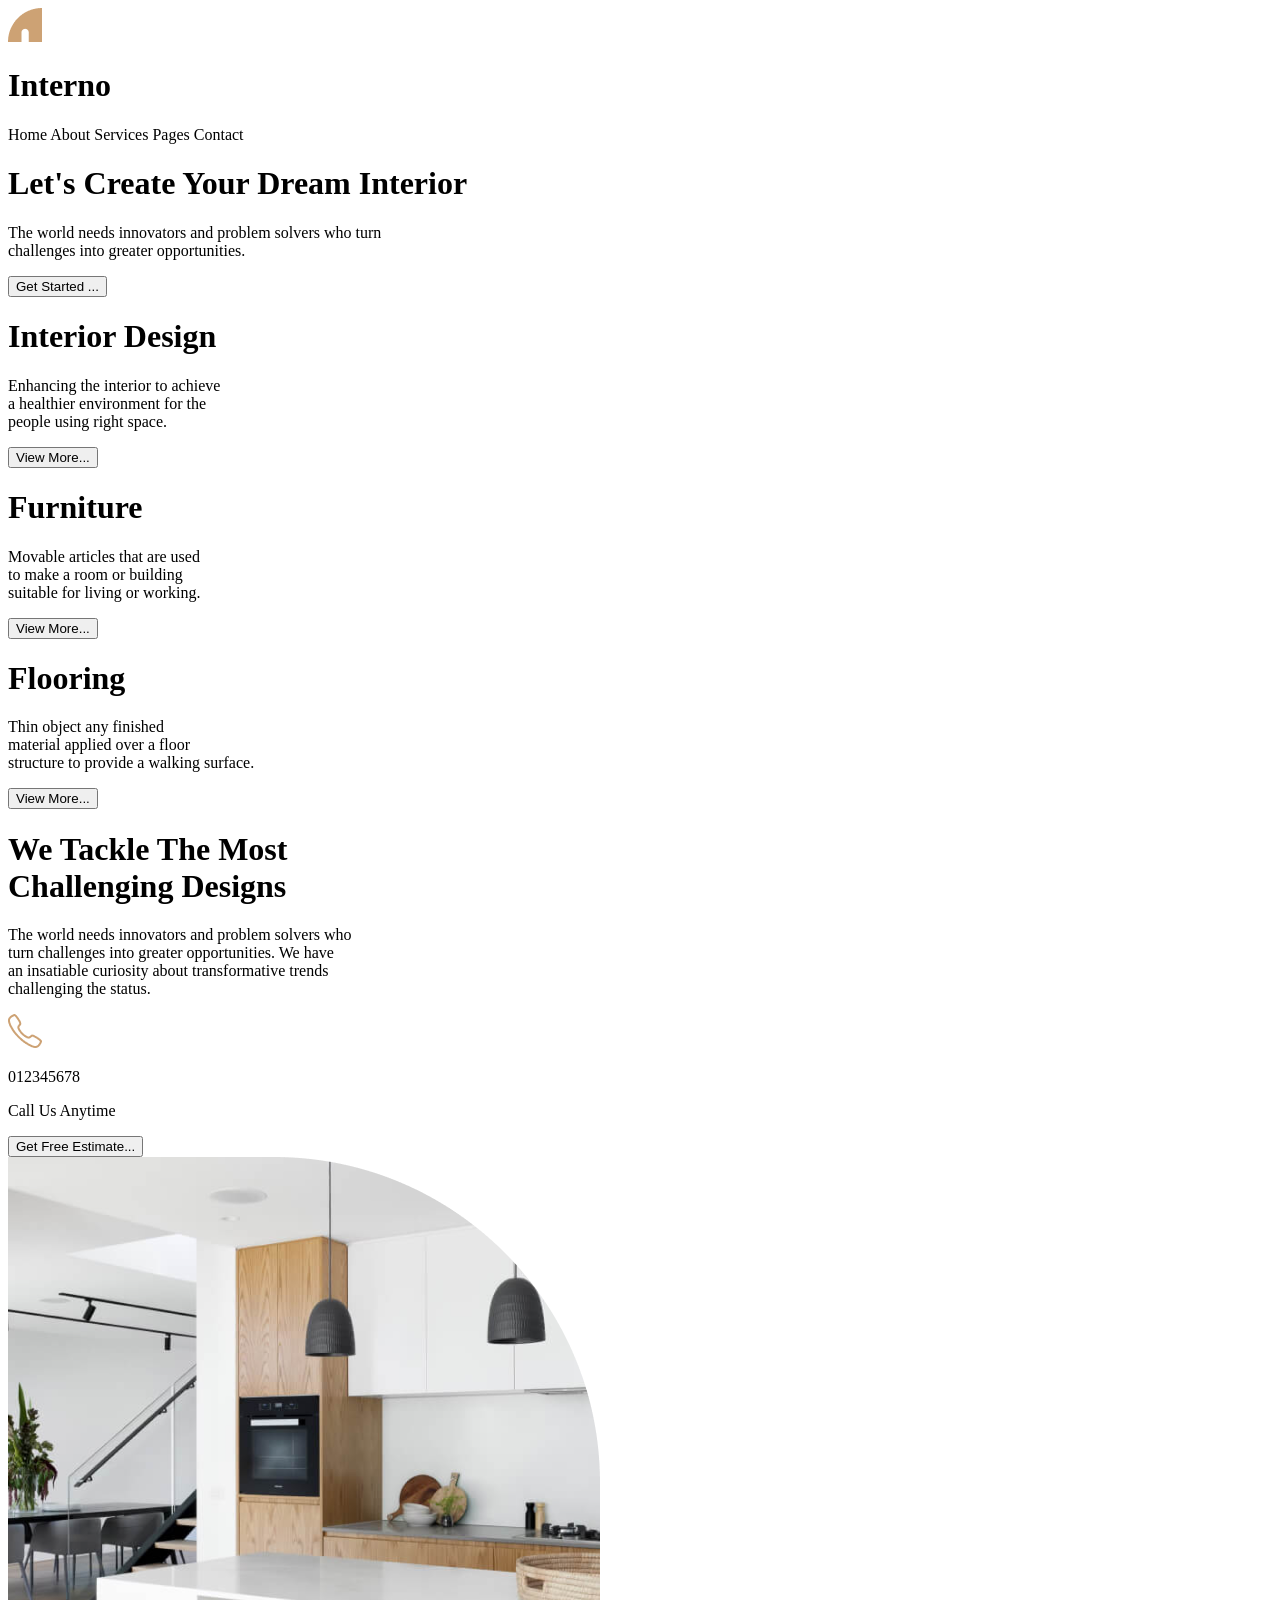
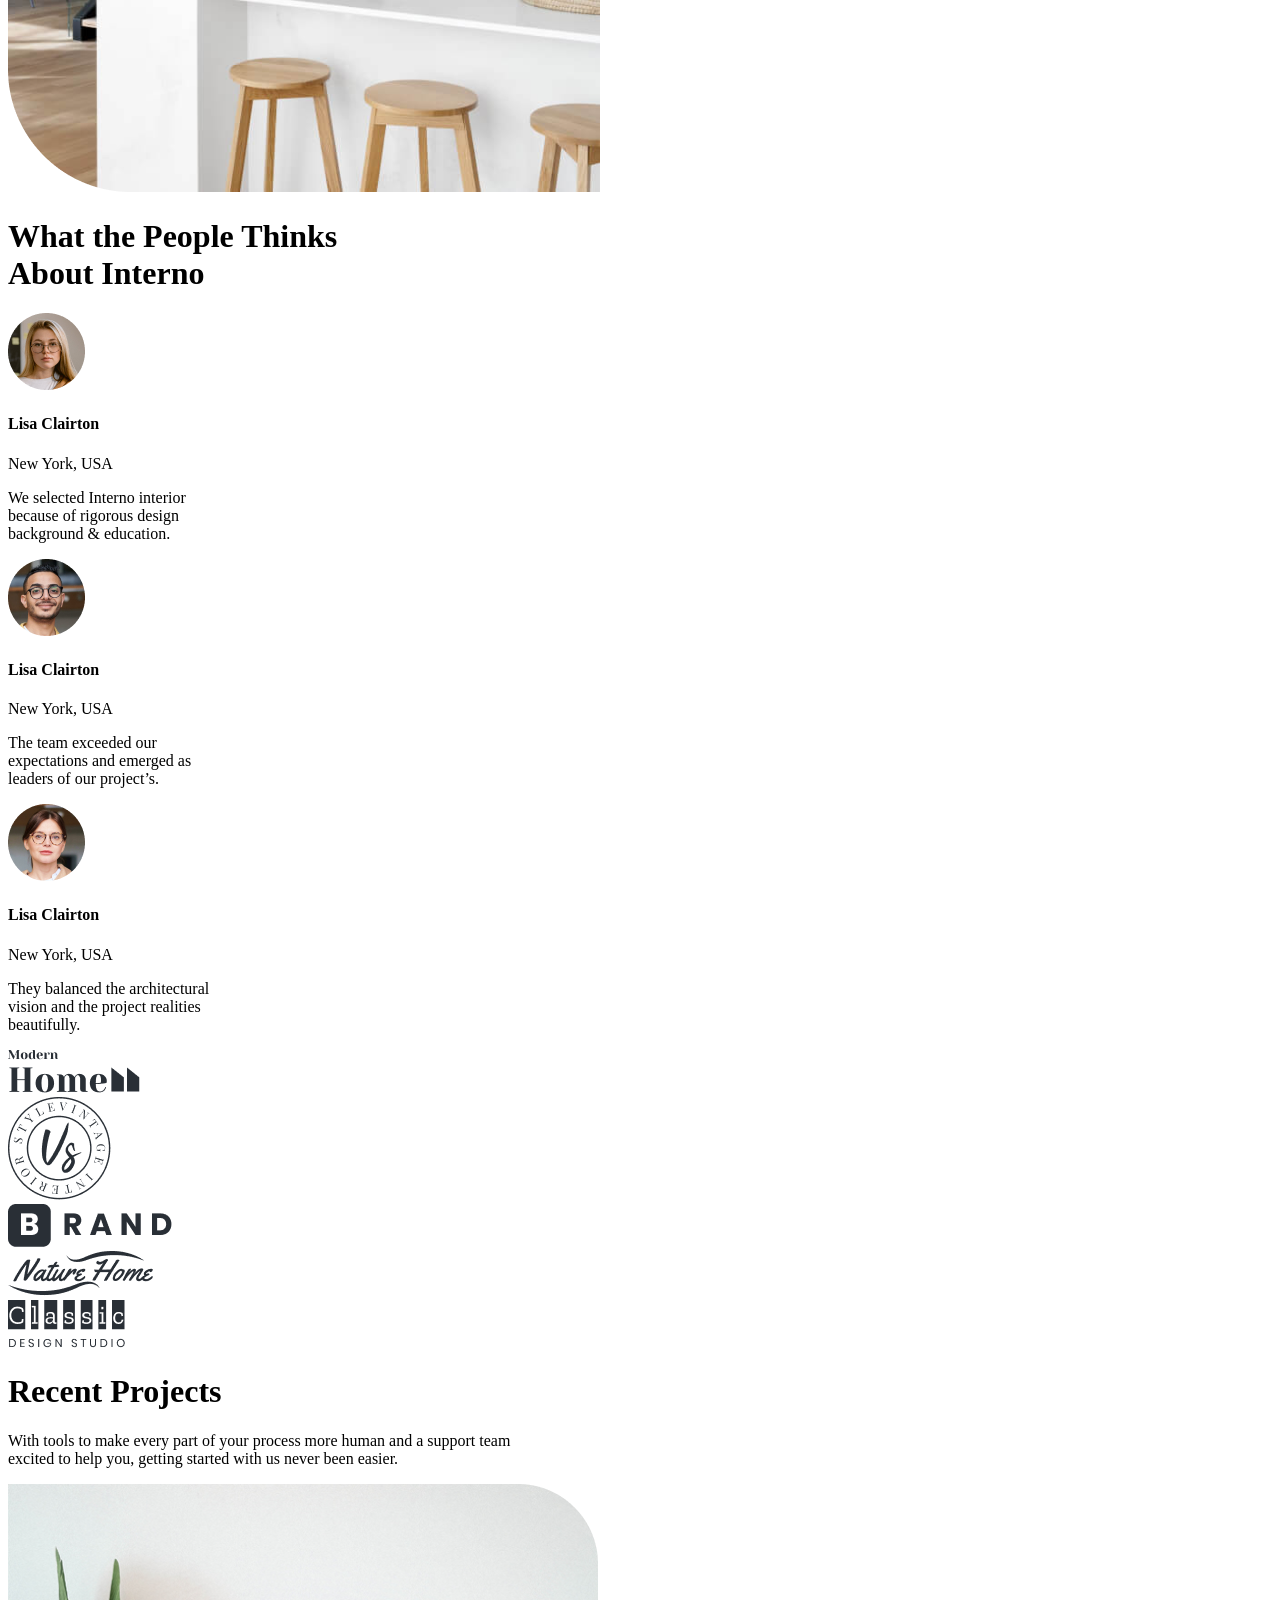
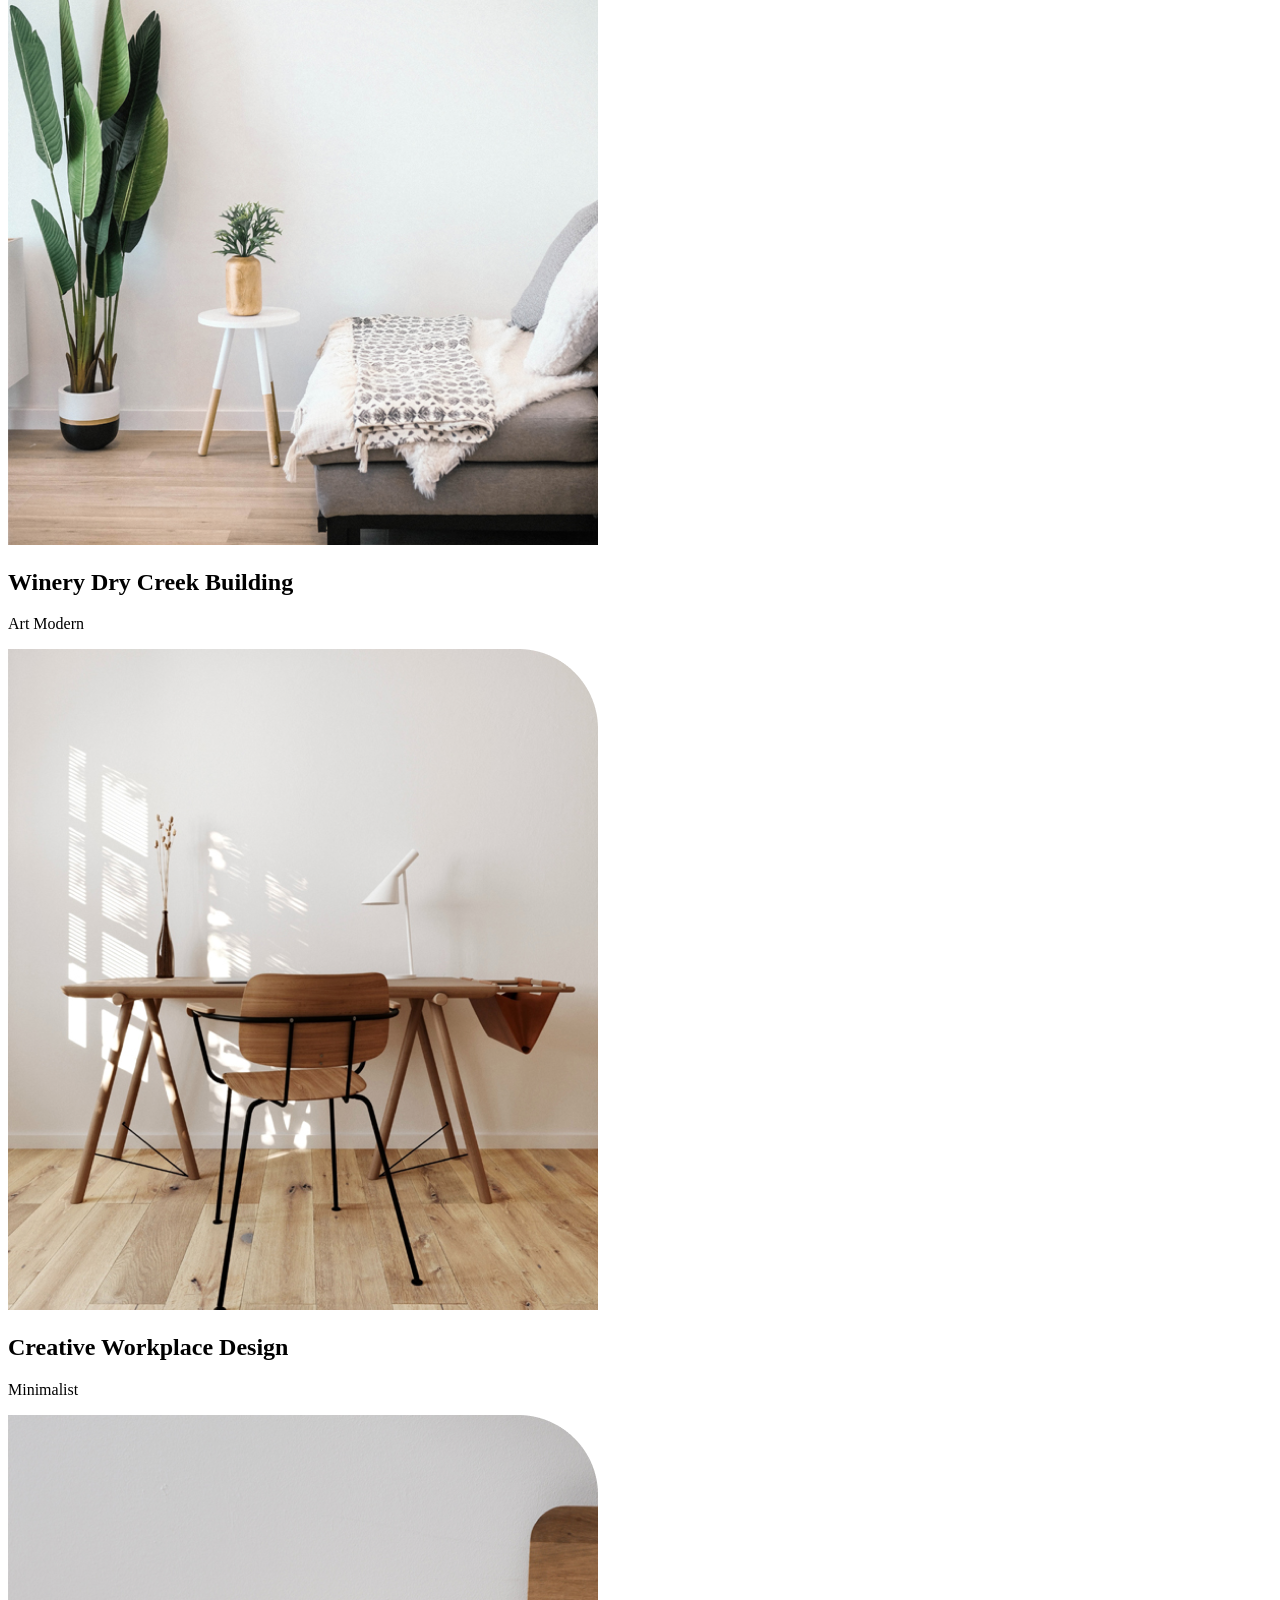
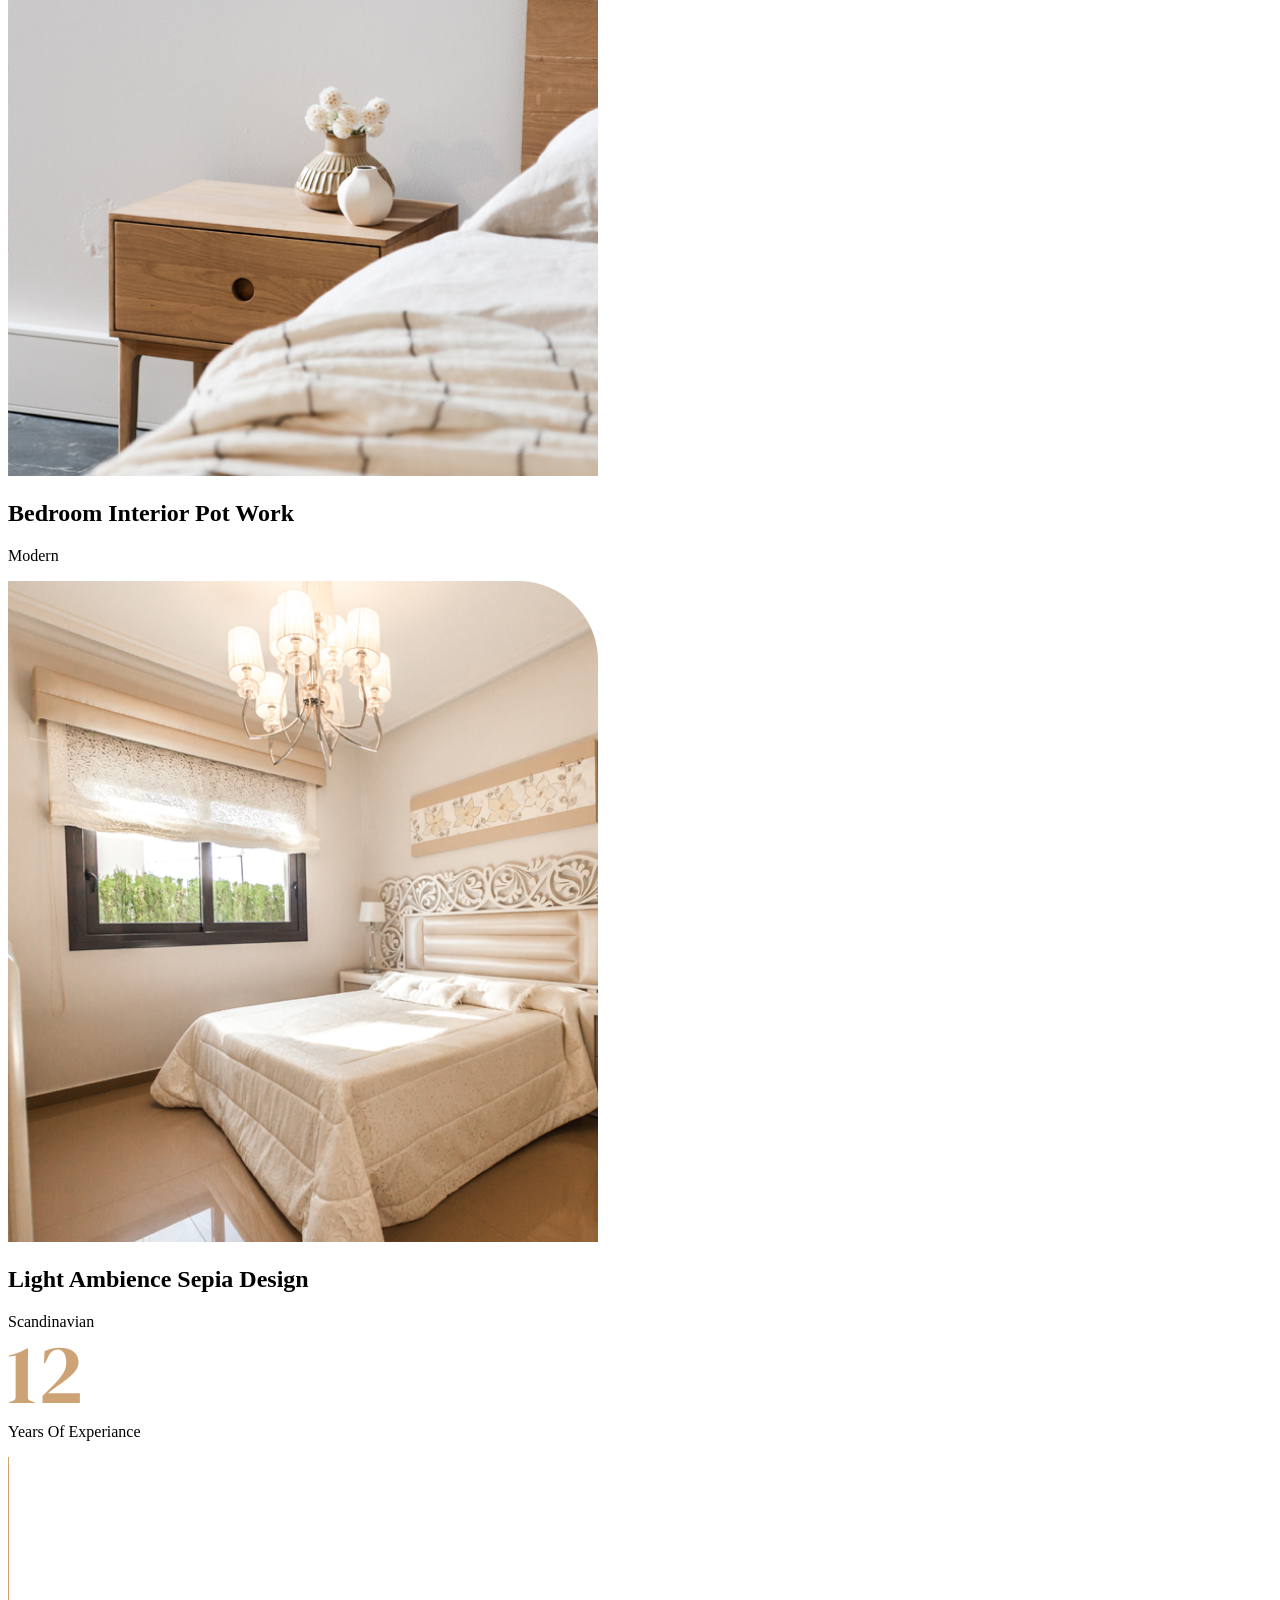
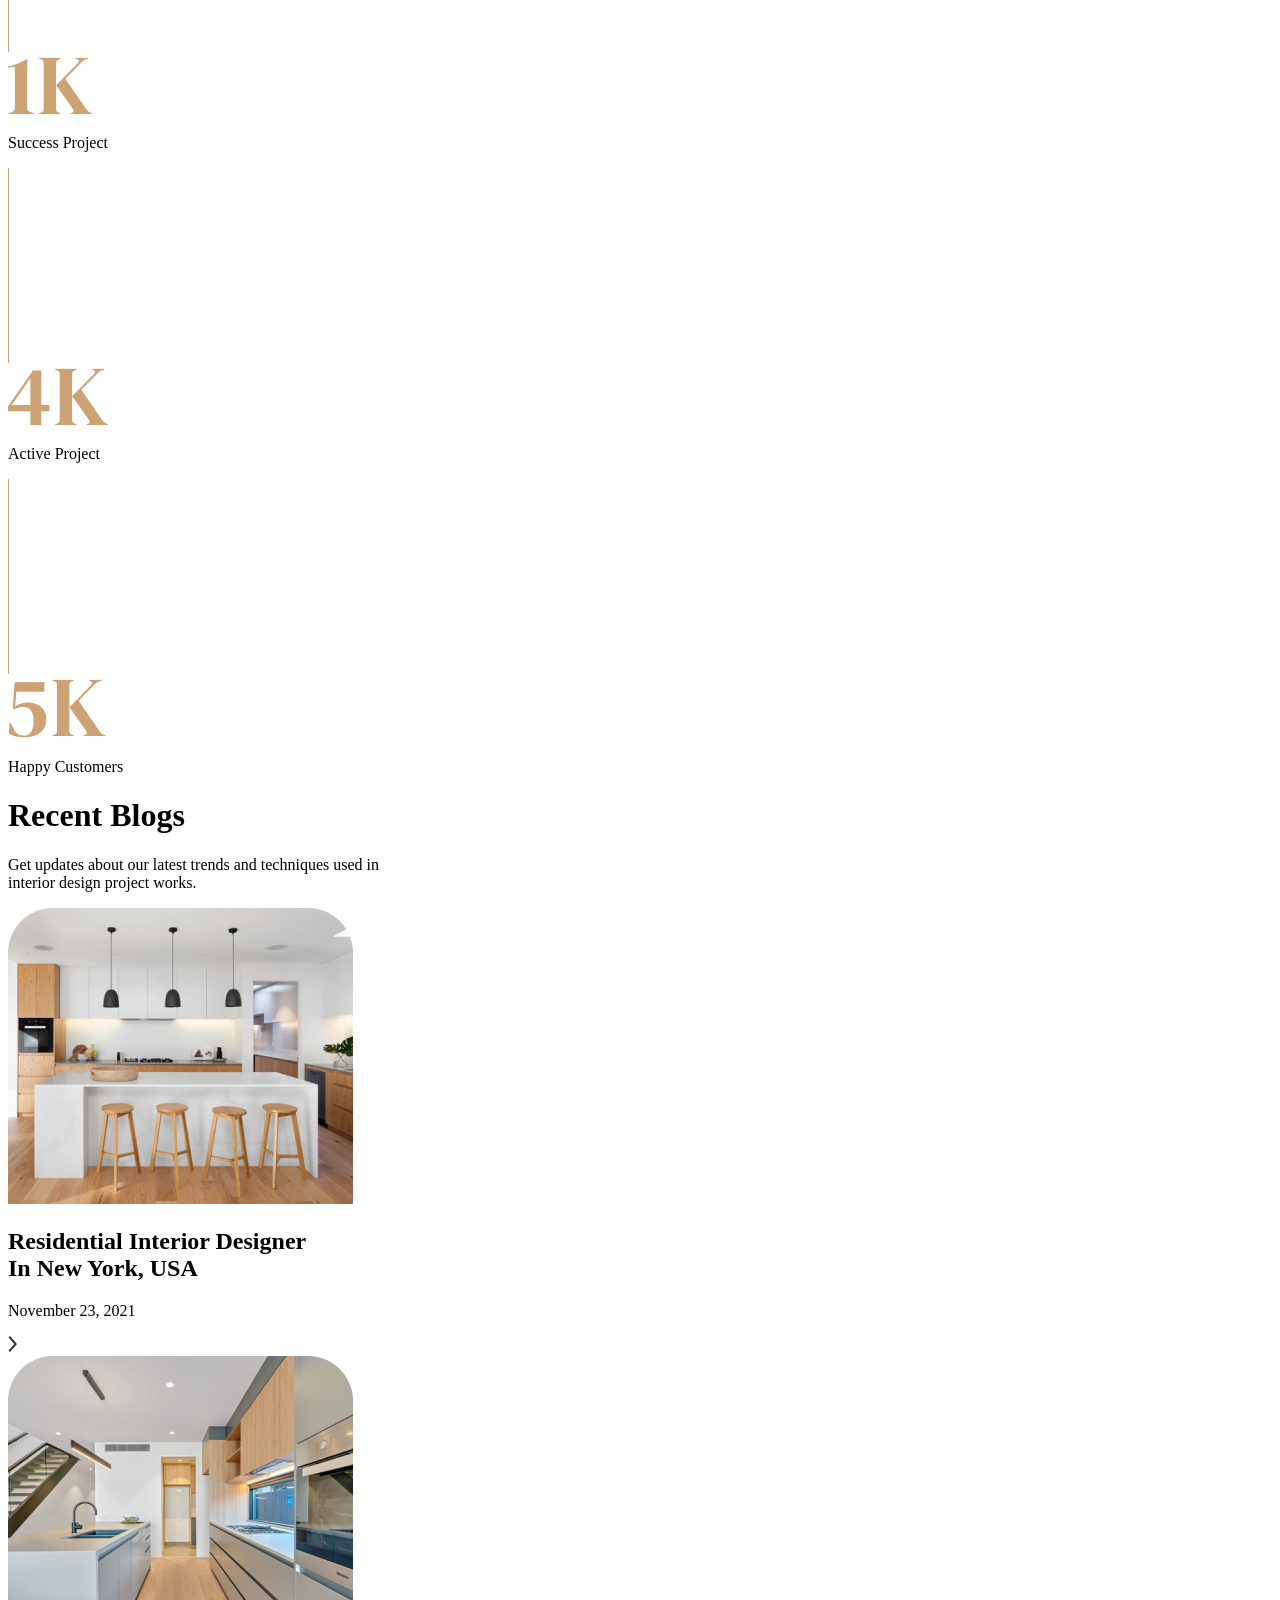
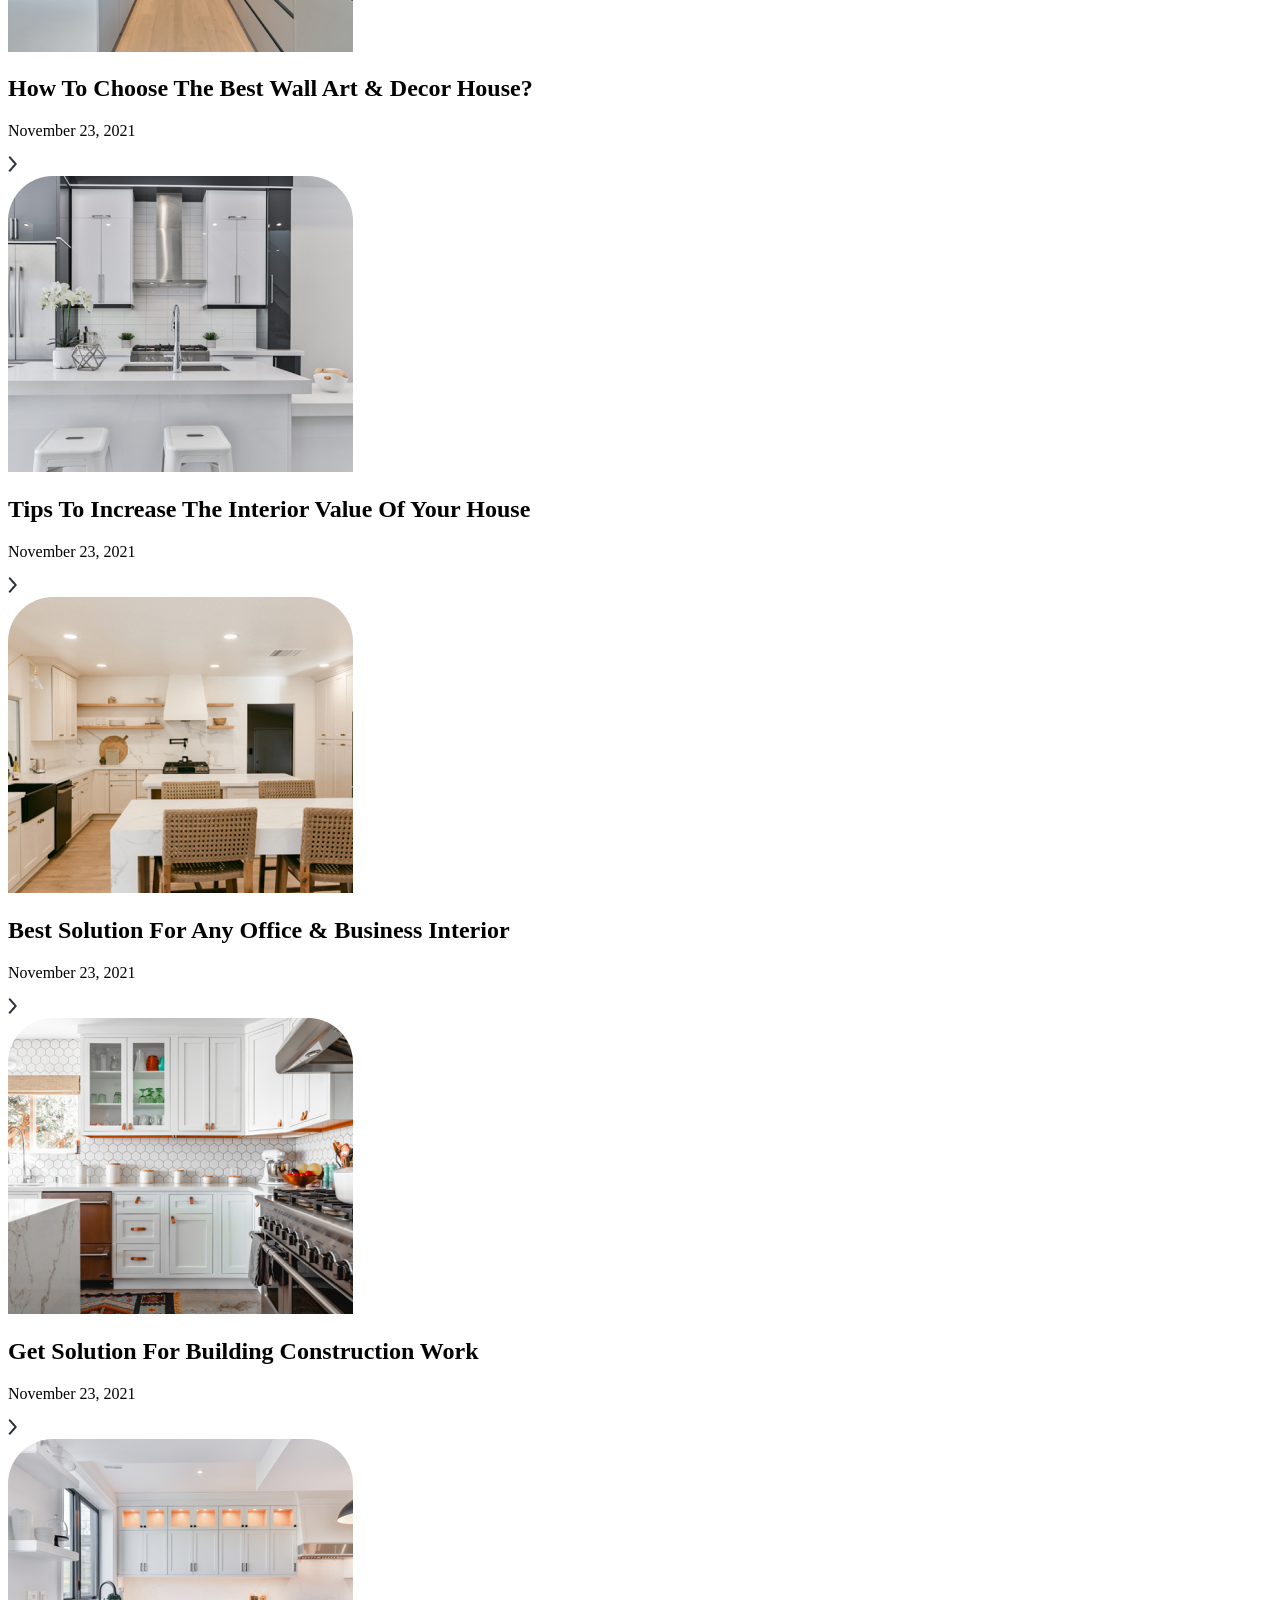
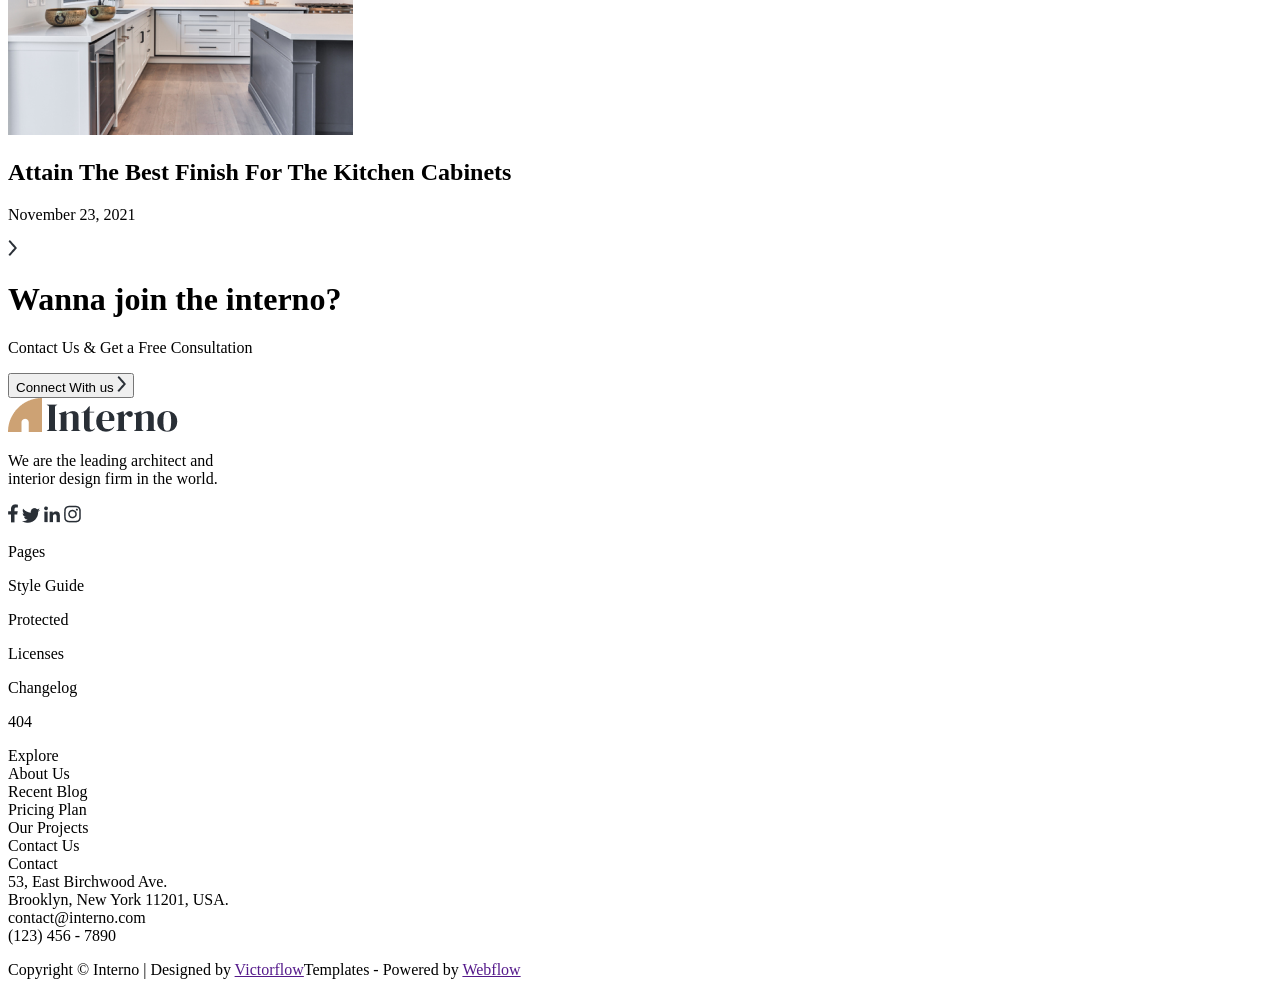
==== commit e727d95b: "style ulandi" ====
--- a/index.html
+++ b/index.html
@@ -6,7 +6,7 @@
     <meta name="viewport" content="width=device-width, initial-scale=1.0">
     <title>Interno</title>
     <link rel="shortcut icon" href="./Vector (22).png" type="image/x-icon">
-    <link rel="stylesheet" href="./interno.css">
+    <link rel="stylesheet" href="./style.cssgit">
 </head>
 <body>
     <div class="navbar">
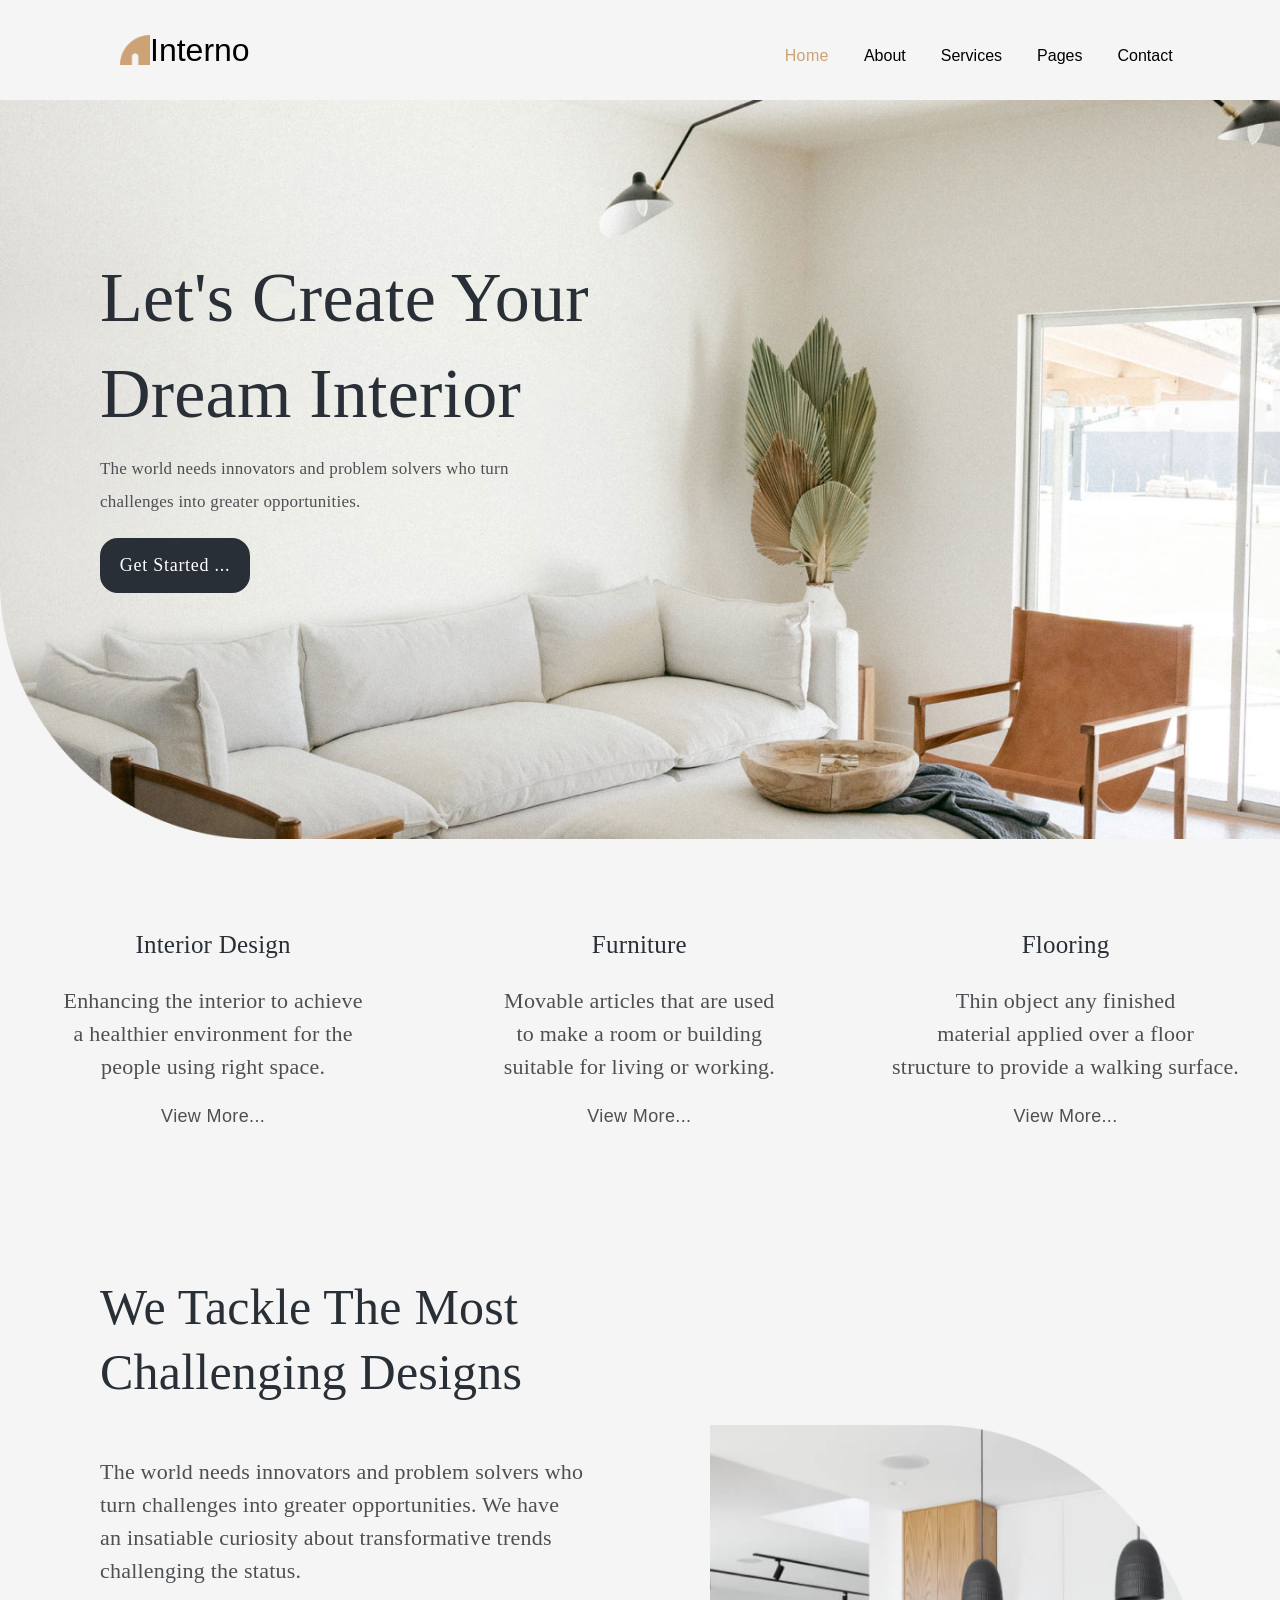
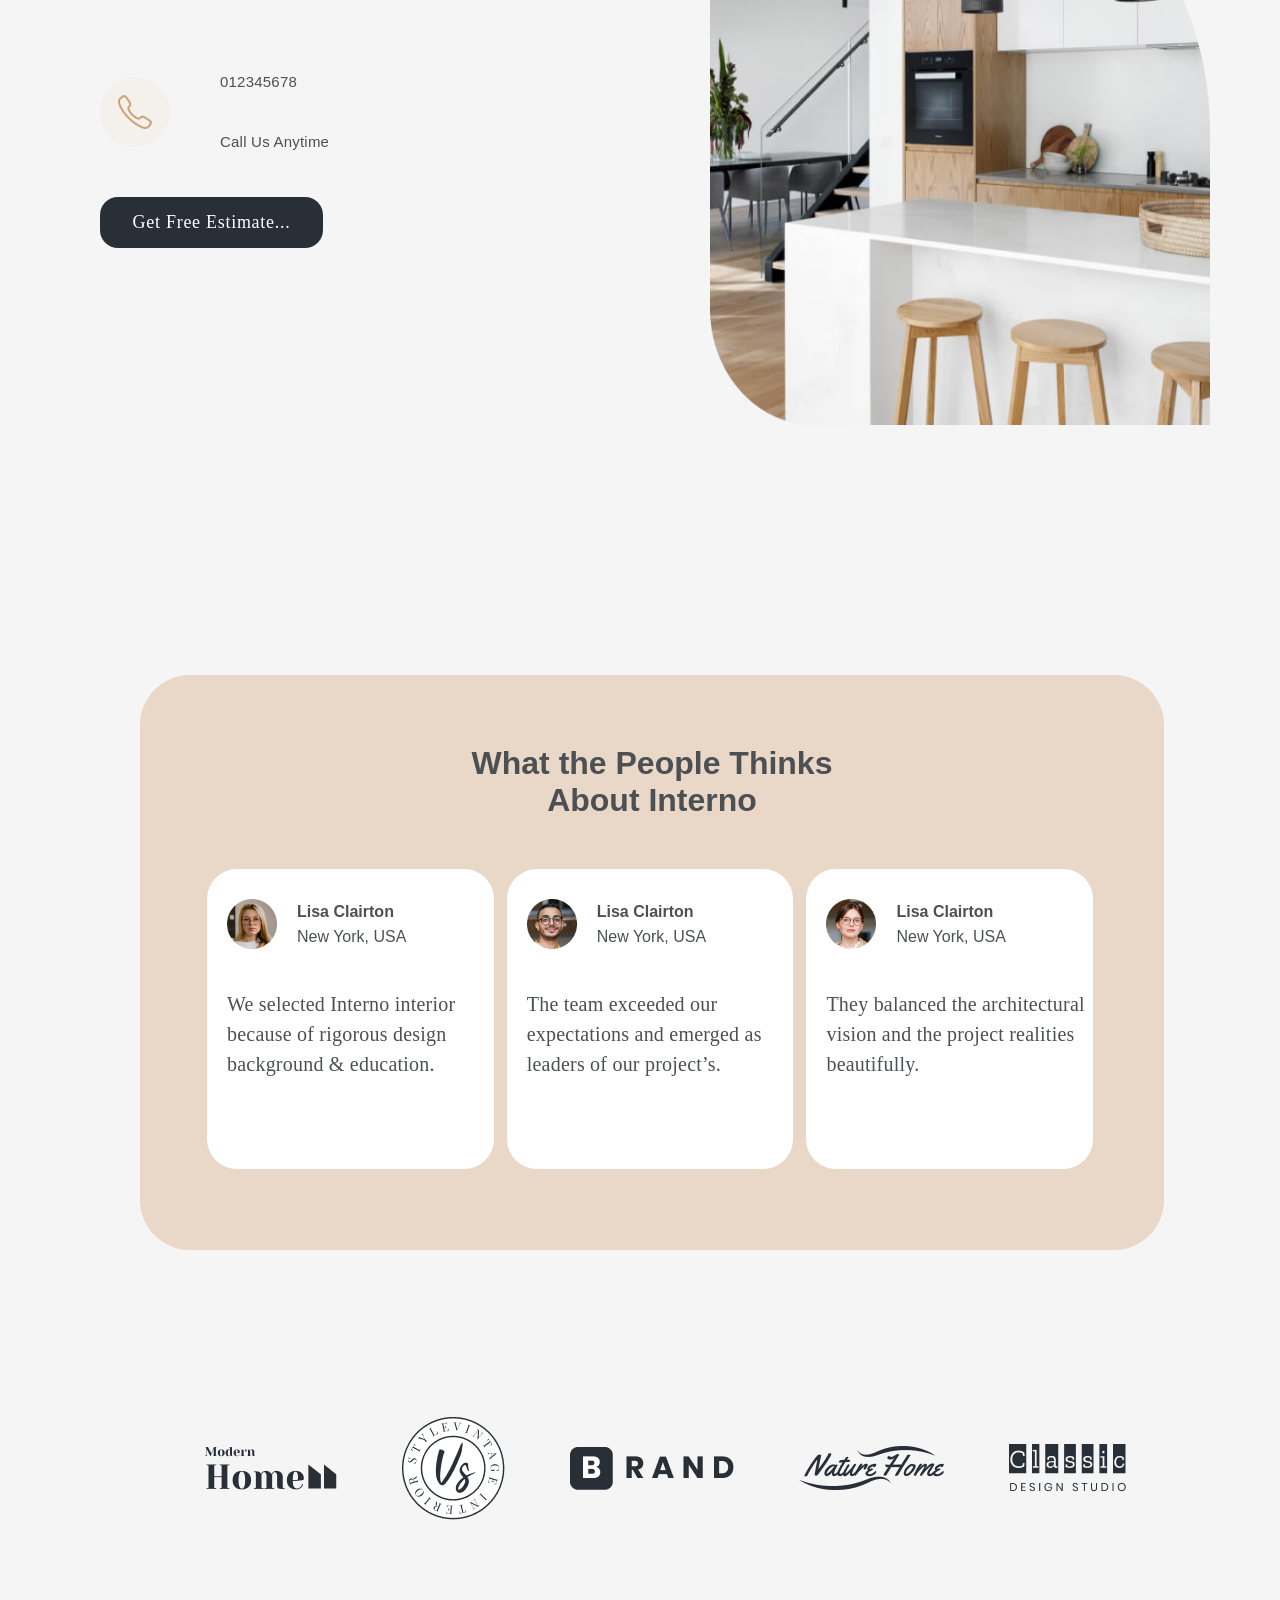
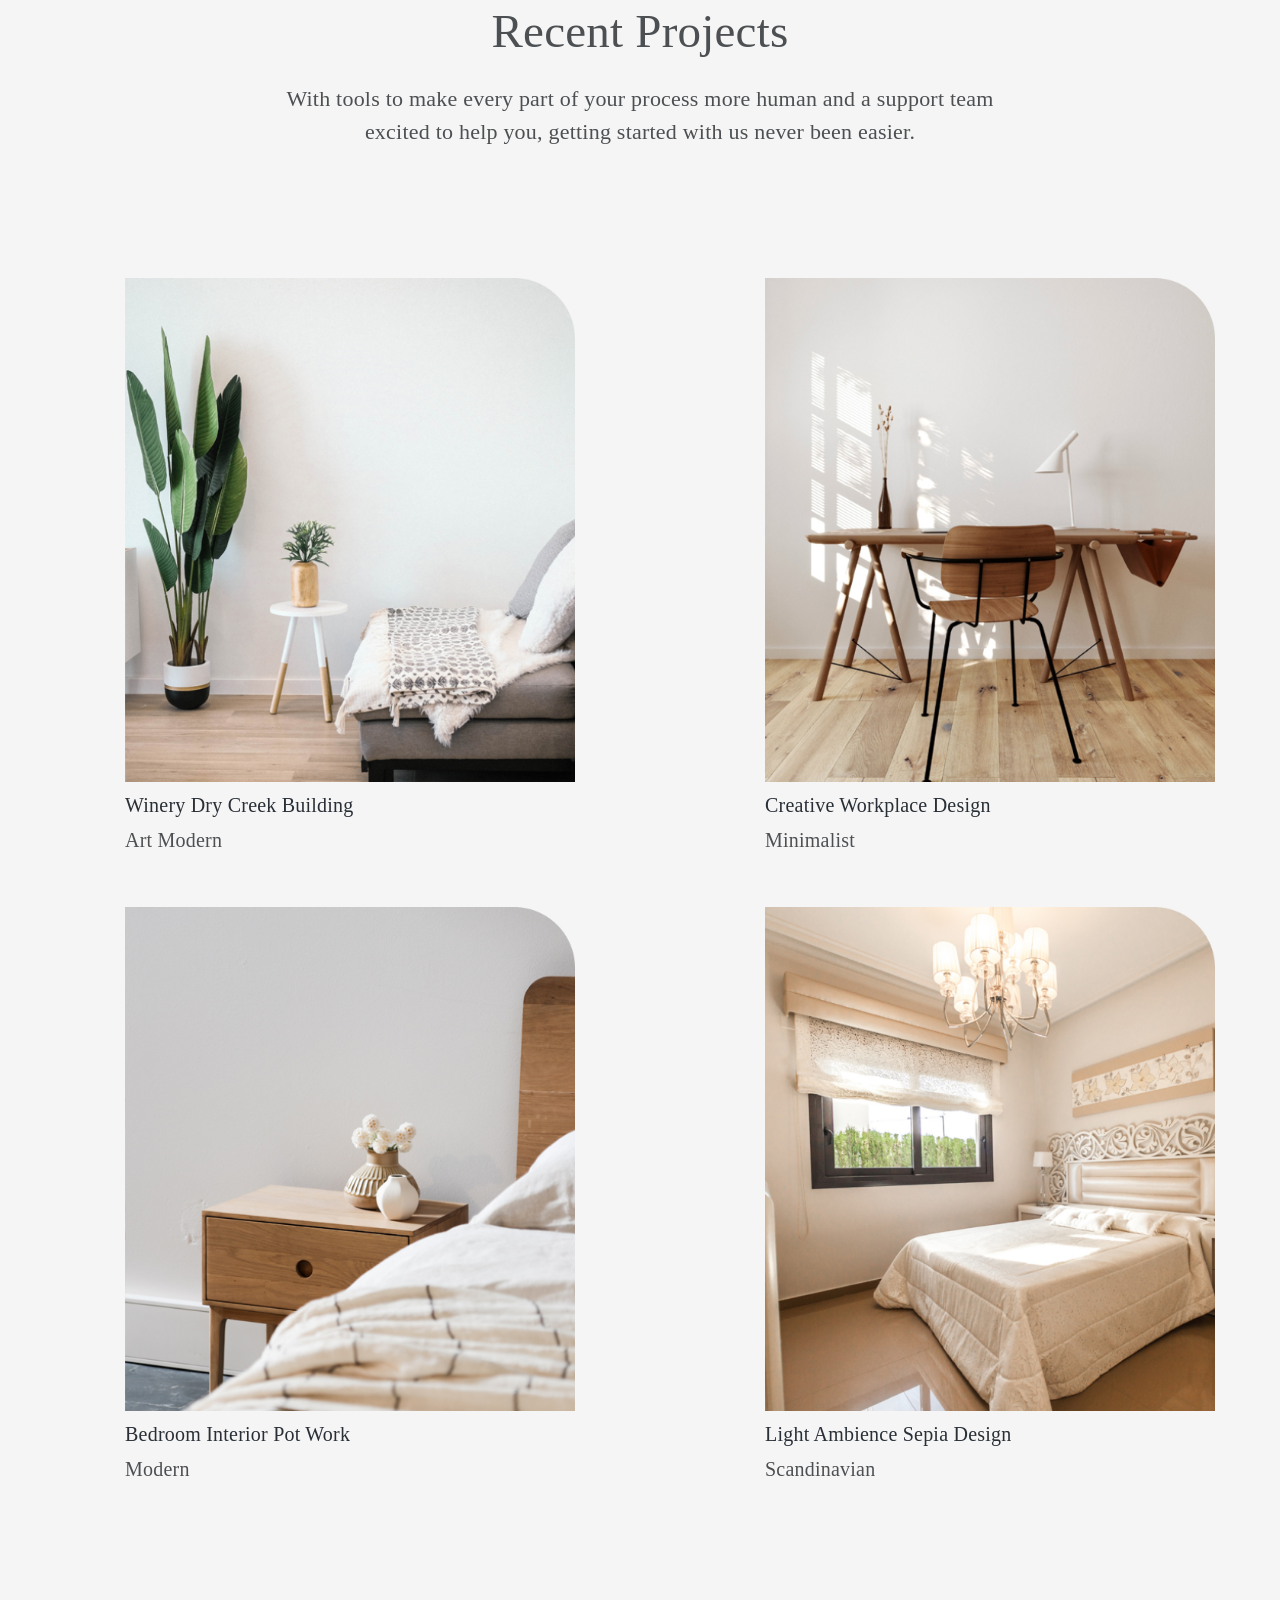
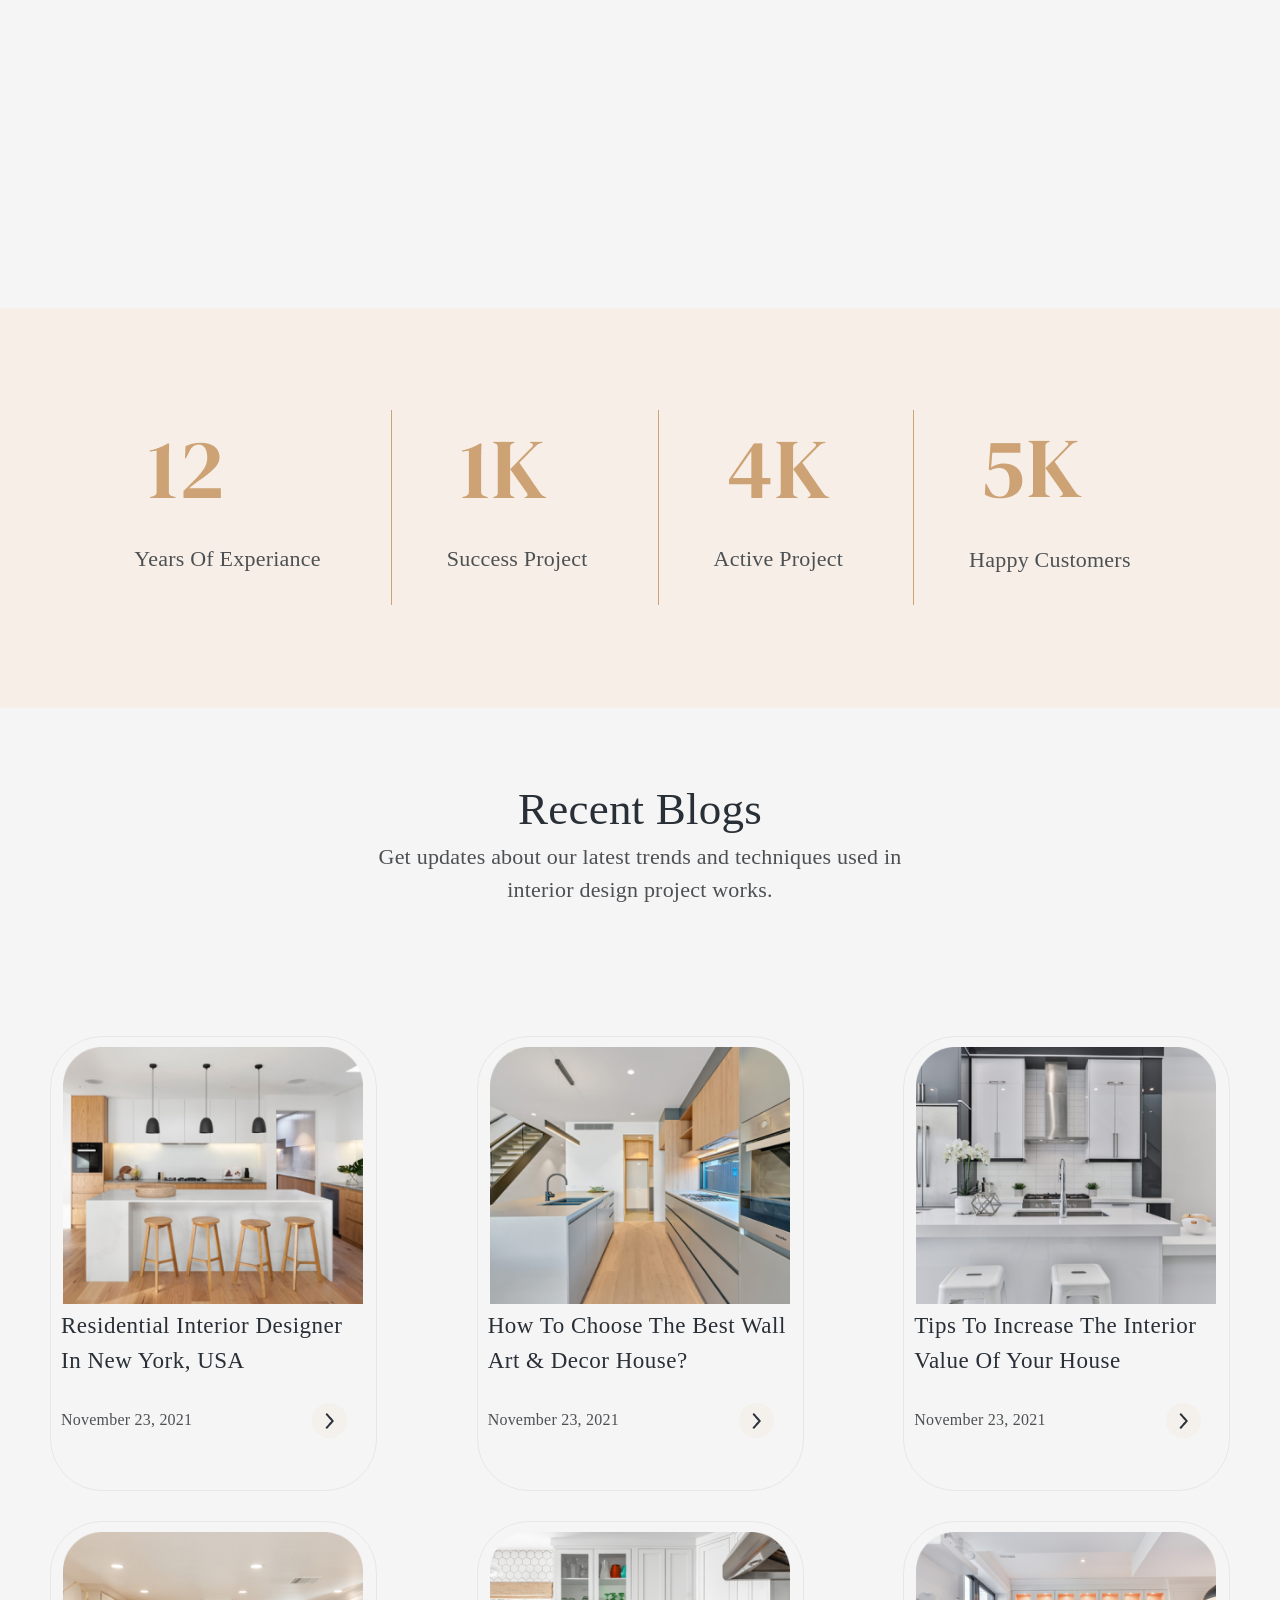
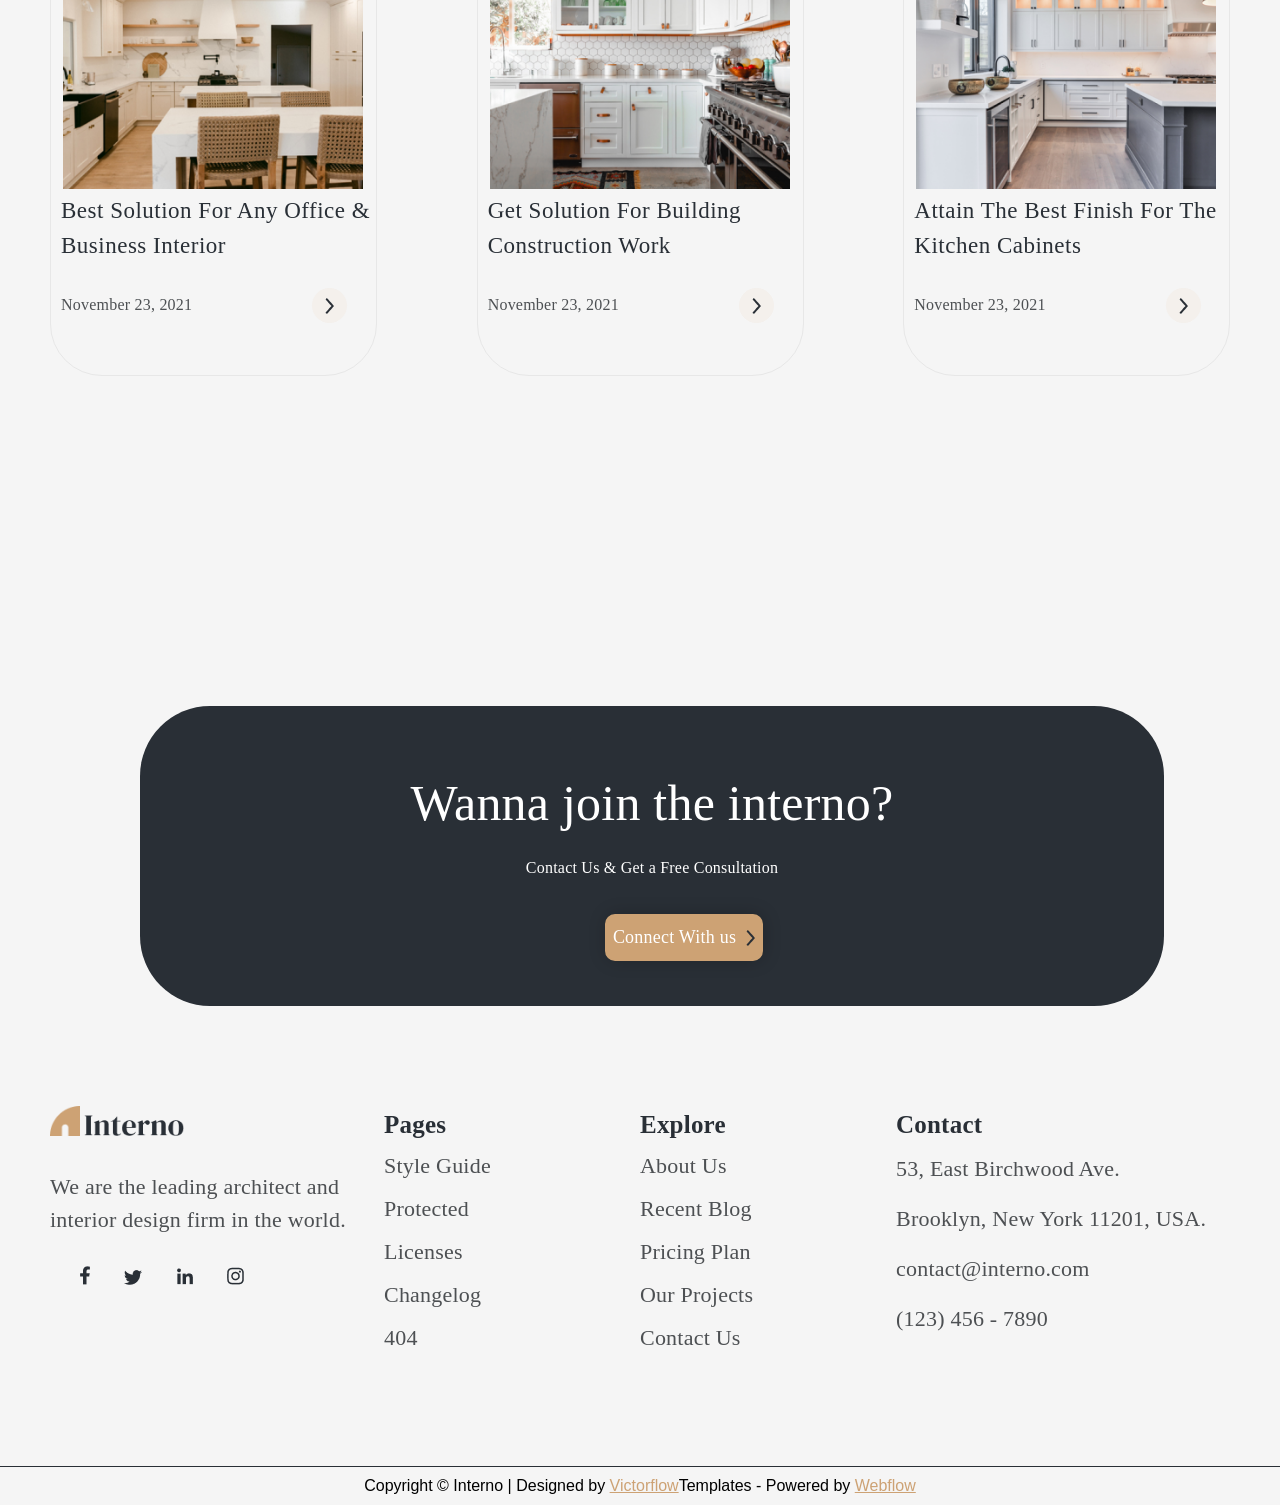
==== commit cd2153d9: "style ulandi" ====
--- a/index.html
+++ b/index.html
@@ -6,7 +6,7 @@
     <meta name="viewport" content="width=device-width, initial-scale=1.0">
     <title>Interno</title>
     <link rel="shortcut icon" href="./Vector (22).png" type="image/x-icon">
-    <link rel="stylesheet" href="./style.cssgit">
+    <link rel="stylesheet" href="./style.css">
 </head>
 <body>
     <div class="navbar">
--- a/style.css
+++ b/style.css
@@ -0,0 +1,1483 @@
+* {
+  margin: 0;
+  padding: 0;
+  -webkit-box-sizing: border-box;
+          box-sizing: border-box;
+  font-family: sans-serif;
+}
+
+body {
+  background-color: #F5F5F5;
+}
+
+.navbar {
+  width: 100%;
+  height: 100px;
+  display: -webkit-box;
+  display: -ms-flexbox;
+  display: flex;
+}
+
+.navbar .title {
+  display: -webkit-box;
+  display: -ms-flexbox;
+  display: flex;
+  -webkit-box-align: center;
+      -ms-flex-align: center;
+          align-items: center;
+  margin-left: 120px;
+}
+
+.navbar .title img {
+  width: 30px;
+  height: 30px;
+}
+
+.navbar .title h1 {
+  font-family: 'Segoe UI', Tahoma, Geneva, Verdana, sans-serif;
+  font-weight: 500;
+}
+
+.navbar .collection {
+  display: -webkit-box;
+  display: -ms-flexbox;
+  display: flex;
+  margin-top: 47px;
+  margin-left: 500px;
+}
+
+.navbar .collection .item {
+  margin-left: 35px;
+  font-weight: 500;
+}
+
+.navbar .collection .item:nth-child(1) {
+  letter-spacing: 0.4px;
+  color: #CDA274;
+}
+
+.container {
+  width: 100%;
+  height: 775px;
+  background: url("./IMAGE (23).png") no-repeat;
+  background-size: 100%;
+}
+
+.container .row {
+  width: 100%;
+  display: -webkit-box;
+  display: -ms-flexbox;
+  display: flex;
+}
+
+.container .row .con {
+  width: 50%;
+}
+
+.container .row .con:nth-child(1) h1 {
+  margin-top: 150px;
+  margin-left: 100px;
+  font-family: 'DM Serif Display';
+  font-style: normal;
+  font-weight: 500;
+  font-size: 70px;
+  line-height: 96px;
+  letter-spacing: 0.22px;
+  color: #292F36;
+}
+
+.container .row .con:nth-child(1) p {
+  margin-top: 10px;
+  margin-left: 100px;
+  font-family: 'Jost';
+  font-style: normal;
+  font-weight: 400;
+  font-size: 17px;
+  line-height: 33px;
+  letter-spacing: 0.22px;
+  color: #4D5053;
+}
+
+.container .row .con:nth-child(1) button {
+  width: 150px;
+  height: 55px;
+  margin-top: 20px;
+  margin-left: 100px;
+  background: #292F36;
+  border: 2px solid #292F36;
+  border-radius: 18px;
+  font-family: 'Jost';
+  font-style: normal;
+  font-weight: 400;
+  font-size: 18px;
+  line-height: 27px;
+  letter-spacing: 0.72px;
+  color: #FFFFFF;
+  cursor: pointer;
+}
+
+.container .row .con:nth-child(1) button:hover {
+  -webkit-transform: scale(0.9);
+          transform: scale(0.9);
+  -webkit-box-shadow: 0 0 20px gray;
+          box-shadow: 0 0 20px gray;
+}
+
+.container2 {
+  width: 100%;
+}
+
+.container2 .row {
+  width: 100%;
+  display: -webkit-box;
+  display: -ms-flexbox;
+  display: flex;
+  padding-top: 50px;
+}
+
+.container2 .row .con {
+  width: 33.3%;
+  height: 300px;
+  text-align: center;
+}
+
+.container2 .row .con h1 {
+  font-family: 'DM Serif Display';
+  font-style: normal;
+  font-weight: 400;
+  font-size: 25px;
+  line-height: 39px;
+  text-align: center;
+  letter-spacing: 0.22px;
+  color: #292F36;
+}
+
+.container2 .row .con p {
+  margin-top: 20px;
+  font-family: 'Jost';
+  font-style: normal;
+  font-weight: 400;
+  font-size: 22px;
+  line-height: 33px;
+  text-align: center;
+  letter-spacing: 0.22px;
+  color: #4D5053;
+}
+
+.container2 .row .con button {
+  border: none;
+  margin-top: 20px;
+  font-family: sans-serif;
+  font-style: normal;
+  font-weight: 400;
+  font-size: 18px;
+  line-height: 27px;
+  text-align: center;
+  letter-spacing: 0.36px;
+  background-color: #F5F5F5;
+  color: #4D5053;
+}
+
+.container_box {
+  width: 100%;
+  height: 100vh;
+  display: -webkit-box;
+  display: -ms-flexbox;
+  display: flex;
+}
+
+.container_box .box {
+  width: 50%;
+  height: 100%;
+}
+
+.container_box .box:nth-child(1) h1 {
+  margin-top: 50px;
+  margin-left: 100px;
+  font-family: 'DM Serif Display';
+  font-style: normal;
+  font-weight: 400;
+  font-size: 50px;
+  line-height: 65px;
+  letter-spacing: 0.22px;
+  color: #292F36;
+}
+
+.container_box .box:nth-child(1) p {
+  margin-top: 50px;
+  margin-left: 100px;
+  font-family: 'Jost';
+  font-style: normal;
+  font-weight: 400;
+  font-size: 22px;
+  line-height: 33px;
+  letter-spacing: 0.22px;
+  color: #4D5053;
+}
+
+.container_box .box:nth-child(1) .call {
+  display: -webkit-box;
+  display: -ms-flexbox;
+  display: flex;
+  margin-left: 100px;
+  margin-top: 40px;
+}
+
+.container_box .box:nth-child(1) .call .callimg {
+  margin-top: 50px;
+  width: 70px;
+  height: 70px;
+  border-radius: 50%;
+  background-color: #F4F0EC;
+  display: -webkit-box;
+  display: -ms-flexbox;
+  display: flex;
+  -webkit-box-align: center;
+      -ms-flex-align: center;
+          align-items: center;
+  -webkit-box-pack: center;
+      -ms-flex-pack: center;
+          justify-content: center;
+}
+
+.container_box .box:nth-child(1) .call .call_text {
+  margin-left: -50px;
+}
+
+.container_box .box:nth-child(1) .call .call_text p {
+  font-family: sans-serif;
+  font-style: normal;
+  font-weight: 400;
+  font-size: 15px;
+  line-height: 10px;
+  letter-spacing: 0.22px;
+  color: #4D5053;
+}
+
+.container_box .box:nth-child(1) button {
+  margin-top: 50px;
+  margin-left: 100px;
+  width: 223px;
+  height: 51px;
+  border-radius: 18px;
+  font-family: 'Jost';
+  font-style: normal;
+  font-weight: 400;
+  font-size: 18px;
+  line-height: 27px;
+  letter-spacing: 0.72px;
+  color: #FFFFFF;
+  background-color: #292F36;
+  cursor: pointer;
+  border: none;
+}
+
+.container_box .box:nth-child(1) button:hover {
+  -webkit-transform: scale(0.9);
+          transform: scale(0.9);
+  -webkit-box-shadow: 0 0 20px gray;
+          box-shadow: 0 0 20px gray;
+}
+
+.container_box .box:nth-child(2) {
+  display: -webkit-box;
+  display: -ms-flexbox;
+  display: flex;
+  -webkit-box-align: center;
+      -ms-flex-align: center;
+          align-items: center;
+  -webkit-box-pack: center;
+      -ms-flex-pack: center;
+          justify-content: center;
+}
+
+.container_box .box:nth-child(2) img {
+  margin-top: 100px;
+  width: 500px;
+  height: 600px;
+}
+
+.container3 {
+  width: 80%;
+  height: 575px;
+  background-color: #e9d8c8;
+  border-radius: 50px;
+  margin-top: 150px;
+  margin-left: 140px;
+}
+
+.container3 h1 {
+  padding-top: 70px;
+  text-align: center;
+  color: #4D5053;
+}
+
+.container3 .container_box {
+  display: -webkit-box;
+  display: -ms-flexbox;
+  display: flex;
+  margin-left: 60px;
+}
+
+.container3 .container_box .box1 {
+  width: 28%;
+  height: 300px;
+  border-radius: 30px;
+  background-color: #FFFFFF;
+  margin-top: 50px;
+  margin-left: 7px;
+  margin-right: 6px;
+  line-height: 25px;
+}
+
+.container3 .container_box .box1 .box_item {
+  display: -webkit-box;
+  display: -ms-flexbox;
+  display: flex;
+}
+
+.container3 .container_box .box1 .box_item img {
+  margin-left: 20px;
+  margin-top: 30px;
+  width: 50px;
+  height: 50px;
+}
+
+.container3 .container_box .box1 .box_item .box_text {
+  margin-left: 20px;
+  margin-top: 30px;
+  color: #4D5053;
+}
+
+.container3 .container_box .box1 .box1_text {
+  margin-top: 40px;
+  margin-left: 20px;
+  font-family: 'Jost';
+  font-style: normal;
+  font-weight: 400;
+  font-size: 20px;
+  line-height: 30px;
+  letter-spacing: 0.22px;
+  color: #4D5053;
+}
+
+.icon {
+  width: 80%;
+  height: 100px;
+  margin-top: 170px;
+  margin-left: 140px;
+  display: -webkit-box;
+  display: -ms-flexbox;
+  display: flex;
+  -webkit-box-align: center;
+      -ms-flex-align: center;
+          align-items: center;
+}
+
+.icon .icon_item {
+  margin-left: 65px;
+}
+
+.section_title {
+  margin-top: 80px;
+  text-align: center;
+  color: #4D5053;
+  font-family: 'DM Serif Display';
+  font-style: normal;
+  font-weight: 400;
+  font-size: 47px;
+  line-height: 62px;
+  text-align: center;
+  letter-spacing: 0.22px;
+}
+
+.section_text {
+  margin-top: 20px;
+  text-align: center;
+  font-family: 'Jost';
+  font-style: normal;
+  font-weight: 400;
+  font-size: 22px;
+  line-height: 33px;
+  text-align: center;
+  letter-spacing: 0.22px;
+  color: #4D5053;
+}
+
+.grid_box {
+  width: 100%;
+  height: 120vh;
+  margin-top: 80px;
+  display: -ms-grid;
+  display: grid;
+  -ms-grid-columns: 1fr 1fr;
+      grid-template-columns: 1fr 1fr;
+  -ms-grid-rows: 1fr 1fr;
+      grid-template-rows: 1fr 1fr;
+}
+
+.grid_box .box {
+  margin-left: 125px;
+  margin-top: 50px;
+}
+
+.grid_box .box img {
+  width: 450px;
+}
+
+.grid_box h2 {
+  font-family: 'DM Serif Display';
+  font-style: normal;
+  font-weight: 500;
+  font-size: 20px;
+  line-height: 38px;
+  letter-spacing: 0.22px;
+  color: #292F36;
+}
+
+.grid_box p {
+  font-family: 'Jost';
+  font-style: normal;
+  font-weight: 400;
+  font-size: 20px;
+  line-height: 33px;
+  letter-spacing: 0.22px;
+  color: #4D5053;
+}
+
+.box_k {
+  width: 100%;
+  height: 400px;
+  background-color: #f7efe7;
+  margin-top: 600px;
+  display: -webkit-box;
+  display: -ms-flexbox;
+  display: flex;
+  -webkit-box-align: center;
+      -ms-flex-align: center;
+          align-items: center;
+  -webkit-box-pack: center;
+      -ms-flex-pack: center;
+          justify-content: center;
+}
+
+.box_k .collection {
+  margin-left: 70px;
+  margin-right: 70px;
+}
+
+.box_k .collection p {
+  margin-top: 40px;
+  margin-left: -15px;
+  font-family: 'Jost';
+  font-style: normal;
+  font-weight: 400;
+  font-size: 22px;
+  line-height: 33px;
+  text-align: center;
+  letter-spacing: 0.22px;
+  color: #4D5053;
+}
+
+.box_k_bottom {
+  margin-top: 70px;
+  text-align: center;
+  font-family: 'DM Serif Display';
+  font-style: normal;
+  font-weight: 400;
+  font-size: 45px;
+  line-height: 62px;
+  text-align: center;
+  letter-spacing: 0.22px;
+  color: #292F36;
+}
+
+.box_k_text {
+  font-family: 'Jost';
+  font-style: normal;
+  font-weight: 400;
+  font-size: 22px;
+  line-height: 33px;
+  text-align: center;
+  letter-spacing: 0.22px;
+  color: #4D5053;
+}
+
+.resent_collection {
+  width: 100%;
+  height: 100vh;
+  margin-top: 100px;
+  display: -ms-grid;
+  display: grid;
+  -ms-grid-columns: 1fr 1fr 1fr;
+      grid-template-columns: 1fr 1fr 1fr;
+  -ms-grid-rows: 1fr 1fr 1fr;
+      grid-template-rows: 1fr 1fr 1fr;
+}
+
+.resent_collection .resent_box {
+  width: 327px;
+  height: 455px;
+  margin-top: 30px;
+  margin-left: 50px;
+  border: 1px solid #E7E7E7;
+  border-radius: 52px;
+}
+
+.resent_collection .resent_box .box_img img {
+  margin-top: 10px;
+  margin-left: 12px;
+  width: 300px;
+  z-index: -3;
+}
+
+.resent_collection .resent_box .box_btn {
+  width: 100px;
+  height: 25px;
+  margin-top: -80px;
+  margin-left: 15px;
+}
+
+.resent_collection .resent_box h2 {
+  margin-left: 10px;
+  font-family: 'DM Serif Display';
+  font-style: normal;
+  font-weight: 400;
+  font-size: 23px;
+  line-height: 35px;
+  letter-spacing: 0.5px;
+  color: #292F36;
+}
+
+.resent_collection .resent_box .data {
+  display: -webkit-box;
+  display: -ms-flexbox;
+  display: flex;
+}
+
+.resent_collection .resent_box .data p {
+  margin-top: 30px;
+  margin-left: 10px;
+  font-family: 'Jost';
+  font-style: normal;
+  font-weight: 400;
+  font-size: 16px;
+  line-height: 24px;
+  letter-spacing: 0.22px;
+  color: #4D5053;
+}
+
+.resent_collection .resent_box .data .blok {
+  width: 35px;
+  height: 35px;
+  margin-top: 25px;
+  margin-left: 120px;
+  display: -webkit-box;
+  display: -ms-flexbox;
+  display: flex;
+  -webkit-box-align: center;
+      -ms-flex-align: center;
+          align-items: center;
+  -webkit-box-pack: center;
+      -ms-flex-pack: center;
+          justify-content: center;
+  background-color: #F4F0EC;
+  border-radius: 50%;
+}
+
+.content {
+  width: 80%;
+  height: 300px;
+  margin-top: 400px;
+  margin-left: 140px;
+  background: #292F36;
+  border-radius: 70px;
+  text-align: center;
+}
+
+.content h1 {
+  padding-top: 70px;
+  font-family: 'DM Serif Display';
+  font-style: normal;
+  font-weight: 400;
+  font-size: 50px;
+  line-height: 55px;
+  text-align: center;
+  letter-spacing: 0.22px;
+  color: #FFFFFF;
+}
+
+.content p {
+  margin-top: 20px;
+  font-family: 'Jost';
+  font-style: normal;
+  font-weight: 400;
+  font-size: 16px;
+  line-height: 33px;
+  text-align: center;
+  letter-spacing: 0.22px;
+  color: #FFFFFF;
+}
+
+.content .btn {
+  width: 158px;
+  height: 47px;
+  margin-top: 30px;
+  margin-left: 465px;
+  display: -webkit-box;
+  display: -ms-flexbox;
+  display: flex;
+  -webkit-box-align: center;
+      -ms-flex-align: center;
+          align-items: center;
+  -webkit-box-pack: center;
+      -ms-flex-pack: center;
+          justify-content: center;
+  background: #CDA274;
+  border: 2px solid #CDA274;
+  -webkit-box-shadow: 1px 0px 18px rgba(0, 0, 0, 0.2);
+          box-shadow: 1px 0px 18px rgba(0, 0, 0, 0.2);
+  border-radius: 10px;
+  font-family: 'Jost';
+  font-style: normal;
+  font-weight: 400;
+  font-size: 18px;
+  line-height: 27px;
+  text-align: center;
+  letter-spacing: 0.22px;
+  color: #FFFFFF;
+}
+
+.content .btn img {
+  margin-left: 10px;
+  color: #FFFFFF;
+}
+
+.footer {
+  width: 100%;
+  height: 40vh;
+  margin-top: 100px;
+  display: -webkit-box;
+  display: -ms-flexbox;
+  display: flex;
+}
+
+.footer .footer_collection1 {
+  width: 30%;
+}
+
+.footer .footer_collection1 .footer_logo {
+  margin-left: 50px;
+}
+
+.footer .footer_collection1 .footer_logo img:nth-child(1) {
+  width: 30px;
+}
+
+.footer .footer_collection1 .footer_logo img:nth-child(2) {
+  width: 100px;
+}
+
+.footer .footer_collection1 .footer_text {
+  margin-top: 30px;
+  margin-left: 50px;
+  font-family: 'Jost';
+  font-style: normal;
+  font-weight: 400;
+  font-size: 22px;
+  line-height: 33px;
+  letter-spacing: 0.22px;
+  color: #4D5053;
+}
+
+.footer .footer_collection1 .footer_icon {
+  margin-left: 50px;
+}
+
+.footer .footer_collection1 .footer_icon .item img {
+  margin-top: 30px;
+  margin-left: 30px;
+}
+
+.footer .footer_collection2 {
+  width: 20%;
+}
+
+.footer .footer_collection2 .item1 {
+  font-family: 'DM Serif Display';
+  font-style: normal;
+  font-weight: 600;
+  font-size: 25px;
+  line-height: 38px;
+  letter-spacing: 0.22px;
+  color: #292F36;
+}
+
+.footer .footer_collection2 .item {
+  font-family: 'Jost';
+  font-style: normal;
+  font-weight: 400;
+  font-size: 22px;
+  line-height: 43px;
+  letter-spacing: 0.22px;
+  color: #4D5053;
+}
+
+.footer .footer_collection3 {
+  width: 20%;
+}
+
+.footer .footer_collection3 .item1 {
+  font-family: 'DM Serif Display';
+  font-style: normal;
+  font-weight: 600;
+  font-size: 25px;
+  line-height: 38px;
+  letter-spacing: 0.22px;
+  color: #292F36;
+}
+
+.footer .footer_collection3 .item {
+  font-family: 'Jost';
+  font-style: normal;
+  font-weight: 400;
+  font-size: 22px;
+  line-height: 43px;
+  letter-spacing: 0.22px;
+  color: #4D5053;
+}
+
+.footer .footer_collection4 {
+  width: 30%;
+}
+
+.footer .footer_collection4 .item1 {
+  font-family: 'DM Serif Display';
+  font-style: normal;
+  font-weight: 600;
+  font-size: 25px;
+  line-height: 38px;
+  letter-spacing: 0.22px;
+  color: #292F36;
+}
+
+.footer .footer_collection4 .item {
+  font-family: 'Jost';
+  font-style: normal;
+  font-weight: 400;
+  font-size: 22px;
+  line-height: 50px;
+  letter-spacing: 0.22px;
+  color: #4D5053;
+}
+
+.line {
+  width: 100%;
+  height: 1px;
+  background-color: #292F36;
+  margin-bottom: 10px;
+}
+
+.footer_bottom_text {
+  text-align: center;
+  margin-bottom: 10px;
+}
+
+.footer_bottom_text a {
+  color: #CDA274;
+}
+
+@media screen and (max-width: 600px) {
+  .navbar {
+    width: 100%;
+    height: 50px;
+    display: -webkit-box;
+    display: -ms-flexbox;
+    display: flex;
+  }
+  .navbar .title {
+    display: -webkit-box;
+    display: -ms-flexbox;
+    display: flex;
+    -webkit-box-align: center;
+        -ms-flex-align: center;
+            align-items: center;
+    margin-left: 50px;
+  }
+  .navbar .title img {
+    width: 20px;
+    height: 20px;
+  }
+  .navbar .title h1 {
+    font-size: 20px;
+    font-family: 'Segoe UI', Tahoma, Geneva, Verdana, sans-serif;
+    font-weight: 500;
+  }
+  .navbar .collection {
+    display: -webkit-box;
+    display: -ms-flexbox;
+    display: flex;
+    margin-top: 23px;
+    margin-left: 170px;
+  }
+  .navbar .collection .item {
+    margin-left: 15px;
+    font-weight: 500;
+    font-size: 10px;
+  }
+  .navbar .collection .item:nth-child(1) {
+    letter-spacing: 0.4px;
+    color: #CDA274;
+  }
+  .container {
+    width: 100%;
+    height: 350px;
+    background: url("./IMAGE (23).png") no-repeat;
+    background-size: 100%;
+  }
+  .container .row {
+    width: 100%;
+    display: -webkit-box;
+    display: -ms-flexbox;
+    display: flex;
+  }
+  .container .row .con {
+    width: 50%;
+  }
+  .container .row .con:nth-child(1) h1 {
+    margin-top: 50px;
+    margin-left: 30px;
+    font-family: 'DM Serif Display';
+    font-style: normal;
+    font-weight: 500;
+    font-size: 30px;
+    line-height: 36px;
+    letter-spacing: 0.22px;
+    color: #292F36;
+  }
+  .container .row .con:nth-child(1) p {
+    margin-top: 10px;
+    margin-left: 30px;
+    font-family: 'Jost';
+    font-style: normal;
+    font-weight: 400;
+    font-size: 10px;
+    line-height: 13px;
+    letter-spacing: 0.20    px;
+    color: #4D5053;
+  }
+  .container .row .con:nth-child(1) button {
+    width: 75px;
+    height: 35px;
+    margin-top: 10px;
+    margin-left: 30px;
+    background: #292F36;
+    border: 2px solid #292F36;
+    border-radius: 10px;
+    font-family: 'Jost';
+    font-style: normal;
+    font-weight: 400;
+    font-size: 10px;
+    line-height: 27px;
+    letter-spacing: 0.72px;
+    color: #FFFFFF;
+    cursor: pointer;
+  }
+  .container .row .con:nth-child(1) button:hover {
+    -webkit-transform: scale(0.9);
+            transform: scale(0.9);
+    -webkit-box-shadow: 0 0 20px gray;
+            box-shadow: 0 0 20px gray;
+  }
+  .container2 {
+    width: 100%;
+  }
+  .container2 .row {
+    width: 100%;
+    display: -webkit-box;
+    display: -ms-flexbox;
+    display: flex;
+  }
+  .container2 .row .con {
+    width: 33.3%;
+    height: 100px;
+    text-align: center;
+  }
+  .container2 .row .con h1 {
+    font-family: 'DM Serif Display';
+    font-style: normal;
+    font-weight: 400;
+    font-size: 15px;
+    line-height: 39px;
+    text-align: center;
+    letter-spacing: 0.22px;
+    color: #292F36;
+  }
+  .container2 .row .con p {
+    margin-top: 10px;
+    font-family: 'Jost';
+    font-style: normal;
+    font-weight: 400;
+    font-size: 12px;
+    line-height: 17px;
+    text-align: center;
+    letter-spacing: 0.22px;
+    color: #4D5053;
+  }
+  .container2 .row .con button {
+    border: none;
+    margin-top: 20px;
+    font-family: sans-serif;
+    font-style: normal;
+    font-weight: 400;
+    font-size: 12px;
+    line-height: 17px;
+    text-align: center;
+    letter-spacing: 0.36px;
+    background-color: #F5F5F5;
+    color: #4D5053;
+  }
+  .container_box {
+    width: 100%;
+    height: 10  0vh;
+    display: -webkit-box;
+    display: -ms-flexbox;
+    display: flex;
+  }
+  .container_box .box {
+    width: 50%;
+    height: 100%;
+  }
+  .container_box .box:nth-child(1) h1 {
+    margin-top: 130px;
+    margin-left: 50px;
+    font-family: 'DM Serif Display';
+    font-style: normal;
+    font-weight: 400;
+    font-size: 25px;
+    line-height: 45px;
+    letter-spacing: 0.22px;
+    color: #292F36;
+  }
+  .container_box .box:nth-child(1) p {
+    margin-top: 20px;
+    margin-left: 50px;
+    font-family: 'Jost';
+    font-style: normal;
+    font-weight: 400;
+    font-size: 10px;
+    line-height: 25px;
+    letter-spacing: 0.22px;
+    color: #4D5053;
+  }
+  .container_box .box:nth-child(1) .call {
+    display: -webkit-box;
+    display: -ms-flexbox;
+    display: flex;
+    margin-left: 50px;
+    margin-top: 15px;
+  }
+  .container_box .box:nth-child(1) .call .callimg {
+    margin-top: 20px;
+    width: 40px;
+    height: 40px;
+    border-radius: 50%;
+    background-color: #F4F0EC;
+    display: -webkit-box;
+    display: -ms-flexbox;
+    display: flex;
+    -webkit-box-align: center;
+        -ms-flex-align: center;
+            align-items: center;
+    -webkit-box-pack: center;
+        -ms-flex-pack: center;
+            justify-content: center;
+  }
+  .container_box .box:nth-child(1) .call .callimg img {
+    width: 20px;
+    height: 20px;
+  }
+  .container_box .box:nth-child(1) .call .call_text {
+    margin-left: -40px;
+  }
+  .container_box .box:nth-child(1) .call .call_text p {
+    font-family: sans-serif;
+    font-weight: 400;
+    font-size: 10px;
+    line-height: -19px;
+    color: #4D5053;
+  }
+  .container_box .box:nth-child(1) button {
+    margin-top: 20px;
+    margin-left: 50px;
+    width: 123px;
+    height: 41px;
+    border-radius: 18px;
+    font-family: 'Jost';
+    font-style: normal;
+    font-weight: 400;
+    font-size: 8px;
+    line-height: 27px;
+    letter-spacing: 0.72px;
+    color: #FFFFFF;
+    background-color: #292F36;
+    cursor: pointer;
+    border: none;
+  }
+  .container_box .box:nth-child(1) button:hover {
+    -webkit-transform: scale(0.9);
+            transform: scale(0.9);
+    -webkit-box-shadow: 0 0 20px gray;
+            box-shadow: 0 0 20px gray;
+  }
+  .container_box .box:nth-child(2) {
+    display: -webkit-box;
+    display: -ms-flexbox;
+    display: flex;
+    -webkit-box-align: center;
+        -ms-flex-align: center;
+            align-items: center;
+    -webkit-box-pack: center;
+        -ms-flex-pack: center;
+            justify-content: center;
+  }
+  .container_box .box:nth-child(2) img {
+    width: 80%;
+    height: 70%;
+  }
+  .container3 {
+    width: 80%;
+    height: 375px;
+    background-color: #e9d8c8;
+    border-radius: 50px;
+    margin-top: 100px;
+    margin-left: 55px;
+  }
+  .container3 h1 {
+    padding-top: 50px;
+    text-align: center;
+    color: #4D5053;
+    font-size: 20px;
+  }
+  .container3 .container_box {
+    display: -webkit-box;
+    display: -ms-flexbox;
+    display: flex;
+    margin-left: 20px;
+  }
+  .container3 .container_box .box1 {
+    width: 28%;
+    height: 200px;
+    border-radius: 30px;
+    background-color: #FFFFFF;
+    margin-top: 50px;
+    margin-left: 7px;
+    margin-right: 6px;
+    line-height: 25px;
+  }
+  .container3 .container_box .box1 .box_item img {
+    margin-left: 40px;
+    margin-top: 20px;
+    width: 45px;
+    height: 45px;
+  }
+  .container3 .container_box .box1 .box_item .box_text {
+    margin-left: -55px;
+    margin-top: 65px;
+    color: #4D5053;
+    font-size: 10px;
+  }
+  .container3 .container_box .box1 .box1_text {
+    margin-top: 8px;
+    margin-left: 10px;
+    font-family: 'Jost';
+    font-style: normal;
+    font-weight: 400;
+    font-size: 10px;
+    line-height: 13px;
+    letter-spacing: 0.22px;
+    color: #4D5053;
+  }
+  .icon {
+    width: 80%;
+    height: 100px;
+    margin-top: 80px;
+    margin-left: 14px;
+    display: -webkit-box;
+    display: -ms-flexbox;
+    display: flex;
+    -webkit-box-align: center;
+        -ms-flex-align: center;
+            align-items: center;
+  }
+  .icon .icon_item {
+    margin-left: 35px;
+  }
+  .icon .icon_item img {
+    width: 72px;
+  }
+  .section_title {
+    margin-top: 20px;
+    text-align: center;
+    color: #4D5053;
+    font-family: 'DM Serif Display';
+    font-style: normal;
+    font-weight: 400;
+    font-size: 35px;
+    line-height: 62px;
+    text-align: center;
+    letter-spacing: 0.22px;
+  }
+  .section_text {
+    margin-top: 10px;
+    text-align: center;
+    font-family: 'Jost';
+    font-style: normal;
+    font-weight: 400;
+    font-size: 16px;
+    line-height: 23px;
+    text-align: center;
+    letter-spacing: 0.22px;
+    color: #4D5053;
+  }
+  .grid_box {
+    width: 100%;
+    height: 120vh;
+    margin-top: 50px;
+    display: -ms-grid;
+    display: grid;
+    -ms-grid-rows: 1fr 1fr 1fr 1fr;
+        grid-template-rows: 1fr 1fr 1fr 1fr;
+    -ms-grid-columns: 1fr;
+        grid-template-columns: 1fr;
+  }
+  .grid_box .box {
+    margin-left: 80px;
+    margin-top: 30px;
+  }
+  .grid_box .box img {
+    width: 450px;
+  }
+  .grid_box h2 {
+    margin-top: 10px;
+    font-family: 'DM Serif Display';
+    font-style: normal;
+    font-weight: 400;
+    font-size: 20px;
+    line-height: 38px;
+    letter-spacing: 0.22px;
+    color: #292F36;
+  }
+  .grid_box p {
+    font-family: 'Jost';
+    font-style: normal;
+    font-weight: 400;
+    font-size: 20px;
+    line-height: 33px;
+    letter-spacing: 0.22px;
+    color: #4D5053;
+  }
+  .box_k {
+    width: 100%;
+    height: 300px;
+    background-color: #f7efe7;
+    margin-top: 2000px;
+    display: -webkit-box;
+    display: -ms-flexbox;
+    display: flex;
+    -webkit-box-align: center;
+        -ms-flex-align: center;
+            align-items: center;
+    -webkit-box-pack: center;
+        -ms-flex-pack: center;
+            justify-content: center;
+  }
+  .box_k .collection {
+    margin-left: 40px;
+    margin-right: 30px;
+  }
+  .box_k .collection .collection_img {
+    width: 50px;
+    height: 40px;
+  }
+  .box_k .collection p {
+    margin-top: 20px;
+    margin-left: -15px;
+    font-family: 'Jost';
+    font-style: normal;
+    font-weight: 400;
+    font-size: 12px;
+    line-height: 33px;
+    text-align: center;
+    letter-spacing: 0.22px;
+    color: #4D5053;
+  }
+  .box_k img {
+    width: 3px;
+    height: 110px;
+  }
+  .box_k_bottom {
+    margin-top: 40px;
+    text-align: center;
+    font-family: 'DM Serif Display';
+    font-style: normal;
+    font-weight: 400;
+    font-size: 45px;
+    line-height: 62px;
+    text-align: center;
+    letter-spacing: 0.22px;
+    color: #292F36;
+  }
+  .box_k_text {
+    font-family: 'Jost';
+    font-style: normal;
+    font-weight: 400;
+    font-size: 15px;
+    line-height: 33px;
+    text-align: center;
+    letter-spacing: 0.22px;
+    color: #4D5053;
+  }
+  .resent_collection {
+    width: 100%;
+    height: 100vh;
+    margin-top: 50px;
+    display: -ms-grid;
+    display: grid;
+    -ms-grid-columns: 1fr 1fr;
+        grid-template-columns: 1fr 1fr;
+    -ms-grid-rows: 1fr 1fr 1fr;
+        grid-template-rows: 1fr 1fr 1fr;
+  }
+  .resent_collection .resent_box {
+    width: 227px;
+    height: 315px;
+    margin-top: 30px;
+    margin-left: 50px;
+    border: 1px solid #E7E7E7;
+    border-radius: 32px;
+  }
+  .resent_collection .resent_box .box_img img {
+    margin-top: 10px;
+    margin-left: 12px;
+    width: 200px;
+    z-index: -3;
+  }
+  .resent_collection .resent_box h2 {
+    margin-left: 10px;
+    font-family: 'DM Serif Display';
+    font-style: normal;
+    font-weight: 400;
+    font-size: 15px;
+    line-height: 25px;
+    letter-spacing: 0.5px;
+    color: #292F36;
+  }
+  .resent_collection .resent_box .data {
+    display: -webkit-box;
+    display: -ms-flexbox;
+    display: flex;
+  }
+  .resent_collection .resent_box .data p {
+    margin-top: 30px;
+    margin-left: 10px;
+    font-family: 'Jost';
+    font-style: normal;
+    font-weight: 400;
+    font-size: 16px;
+    line-height: 24px;
+    letter-spacing: 0.22px;
+    color: #4D5053;
+  }
+  .resent_collection .resent_box .data .blok {
+    width: 35px;
+    height: 35px;
+    margin-top: 25px;
+    margin-left: 20px;
+    display: -webkit-box;
+    display: -ms-flexbox;
+    display: flex;
+    -webkit-box-align: center;
+        -ms-flex-align: center;
+            align-items: center;
+    -webkit-box-pack: center;
+        -ms-flex-pack: center;
+            justify-content: center;
+    background-color: #F4F0EC;
+    border-radius: 50%;
+  }
+  .content {
+    width: 90%;
+    height: 300px;
+    margin-top: 600px;
+    margin-left: 40px;
+    background: #292F36;
+    border-radius: 70px;
+    text-align: center;
+  }
+  .content h1 {
+    padding-top: 70px;
+    font-family: 'DM Serif Display';
+    font-style: normal;
+    font-weight: 400;
+    font-size: 30px;
+    line-height: 55px;
+    text-align: center;
+    letter-spacing: 0.22px;
+    color: #FFFFFF;
+  }
+  .content p {
+    margin-top: 10px;
+    font-family: 'Jost';
+    font-style: normal;
+    font-weight: 400;
+    font-size: 14px;
+    line-height: 33px;
+    text-align: center;
+    letter-spacing: 0.22px;
+    color: #FFFFFF;
+  }
+  .content .btn {
+    width: 100px;
+    height: 30px;
+    margin-top: 30px;
+    margin-left: 225px;
+    display: -webkit-box;
+    display: -ms-flexbox;
+    display: flex;
+    -webkit-box-align: center;
+        -ms-flex-align: center;
+            align-items: center;
+    -webkit-box-pack: center;
+        -ms-flex-pack: center;
+            justify-content: center;
+    background: #CDA274;
+    border: 2px solid #CDA274;
+    -webkit-box-shadow: 1px 0px 18px rgba(0, 0, 0, 0.2);
+            box-shadow: 1px 0px 18px rgba(0, 0, 0, 0.2);
+    border-radius: 10px;
+    font-family: 'Jost';
+    font-style: normal;
+    font-weight: 400;
+    font-size: 10px;
+    line-height: 27px;
+    text-align: center;
+    letter-spacing: 0.22px;
+    color: #FFFFFF;
+  }
+  .content .btn img {
+    margin-left: 10px;
+    color: #FFFFFF;
+  }
+  .footer {
+    width: 100%;
+    height: 50vh;
+    margin-top: 100px;
+    display: -webkit-box;
+    display: -ms-flexbox;
+    display: flex;
+  }
+  .footer .footer_collection1 {
+    width: 30%;
+  }
+  .footer .footer_collection1 .footer_logo {
+    margin-left: 20px;
+  }
+  .footer .footer_collection1 .footer_logo img:nth-child(1) {
+    width: 30px;
+  }
+  .footer .footer_collection1 .footer_logo img:nth-child(2) {
+    width: 100px;
+  }
+  .footer .footer_collection1 .footer_text {
+    margin-top: 30px;
+    margin-left: 20px;
+    font-family: 'Jost';
+    font-style: normal;
+    font-weight: 400;
+    font-size: 10px;
+    line-height: 20px;
+    letter-spacing: 0.22px;
+    color: #4D5053;
+  }
+  .footer .footer_collection1 .footer_icon {
+    margin-left: 10px;
+  }
+  .footer .footer_collection1 .footer_icon .item img {
+    margin-top: 30px;
+    margin-left: 20px;
+  }
+  .footer .footer_collection2 {
+    width: 20%;
+    margin-left: 10px;
+  }
+  .footer .footer_collection2 .item1 {
+    font-family: 'DM Serif Display';
+    font-style: normal;
+    font-weight: 600;
+    font-size: 15px;
+    line-height: 28px;
+    letter-spacing: 0.22px;
+    color: #292F36;
+  }
+  .footer .footer_collection2 .item {
+    font-family: 'Jost';
+    font-style: normal;
+    font-weight: 400;
+    font-size: 12px;
+    line-height: 33px;
+    letter-spacing: 0.22px;
+    color: #4D5053;
+  }
+  .footer .footer_collection3 {
+    width: 20%;
+  }
+  .footer .footer_collection3 .item1 {
+    font-family: 'DM Serif Display';
+    font-style: normal;
+    font-weight: 600;
+    font-size: 15px;
+    line-height: 28px;
+    letter-spacing: 0.22px;
+    color: #292F36;
+  }
+  .footer .footer_collection3 .item {
+    font-family: 'Jost';
+    font-style: normal;
+    font-weight: 400;
+    font-size: 12px;
+    line-height: 33px;
+    letter-spacing: 0.22px;
+    color: #4D5053;
+  }
+  .footer .footer_collection4 {
+    width: 30%;
+  }
+  .footer .footer_collection4 .item1 {
+    font-family: 'DM Serif Display';
+    font-style: normal;
+    font-weight: 600;
+    font-size: 15px;
+    line-height: 33px;
+    letter-spacing: 0.22px;
+    color: #292F36;
+  }
+  .footer .footer_collection4 .item {
+    font-family: 'Jost';
+    font-style: normal;
+    font-weight: 400;
+    font-size: 12px;
+    line-height: 35px;
+    letter-spacing: 0.22px;
+    color: #4D5053;
+  }
+  .footer_bottom_text {
+    text-align: center;
+    font-size: 13px;
+    margin-bottom: 10px;
+  }
+  .footer_bottom_text a {
+    color: #CDA274;
+  }
+}
+/*# sourceMappingURL=style.css.map */
